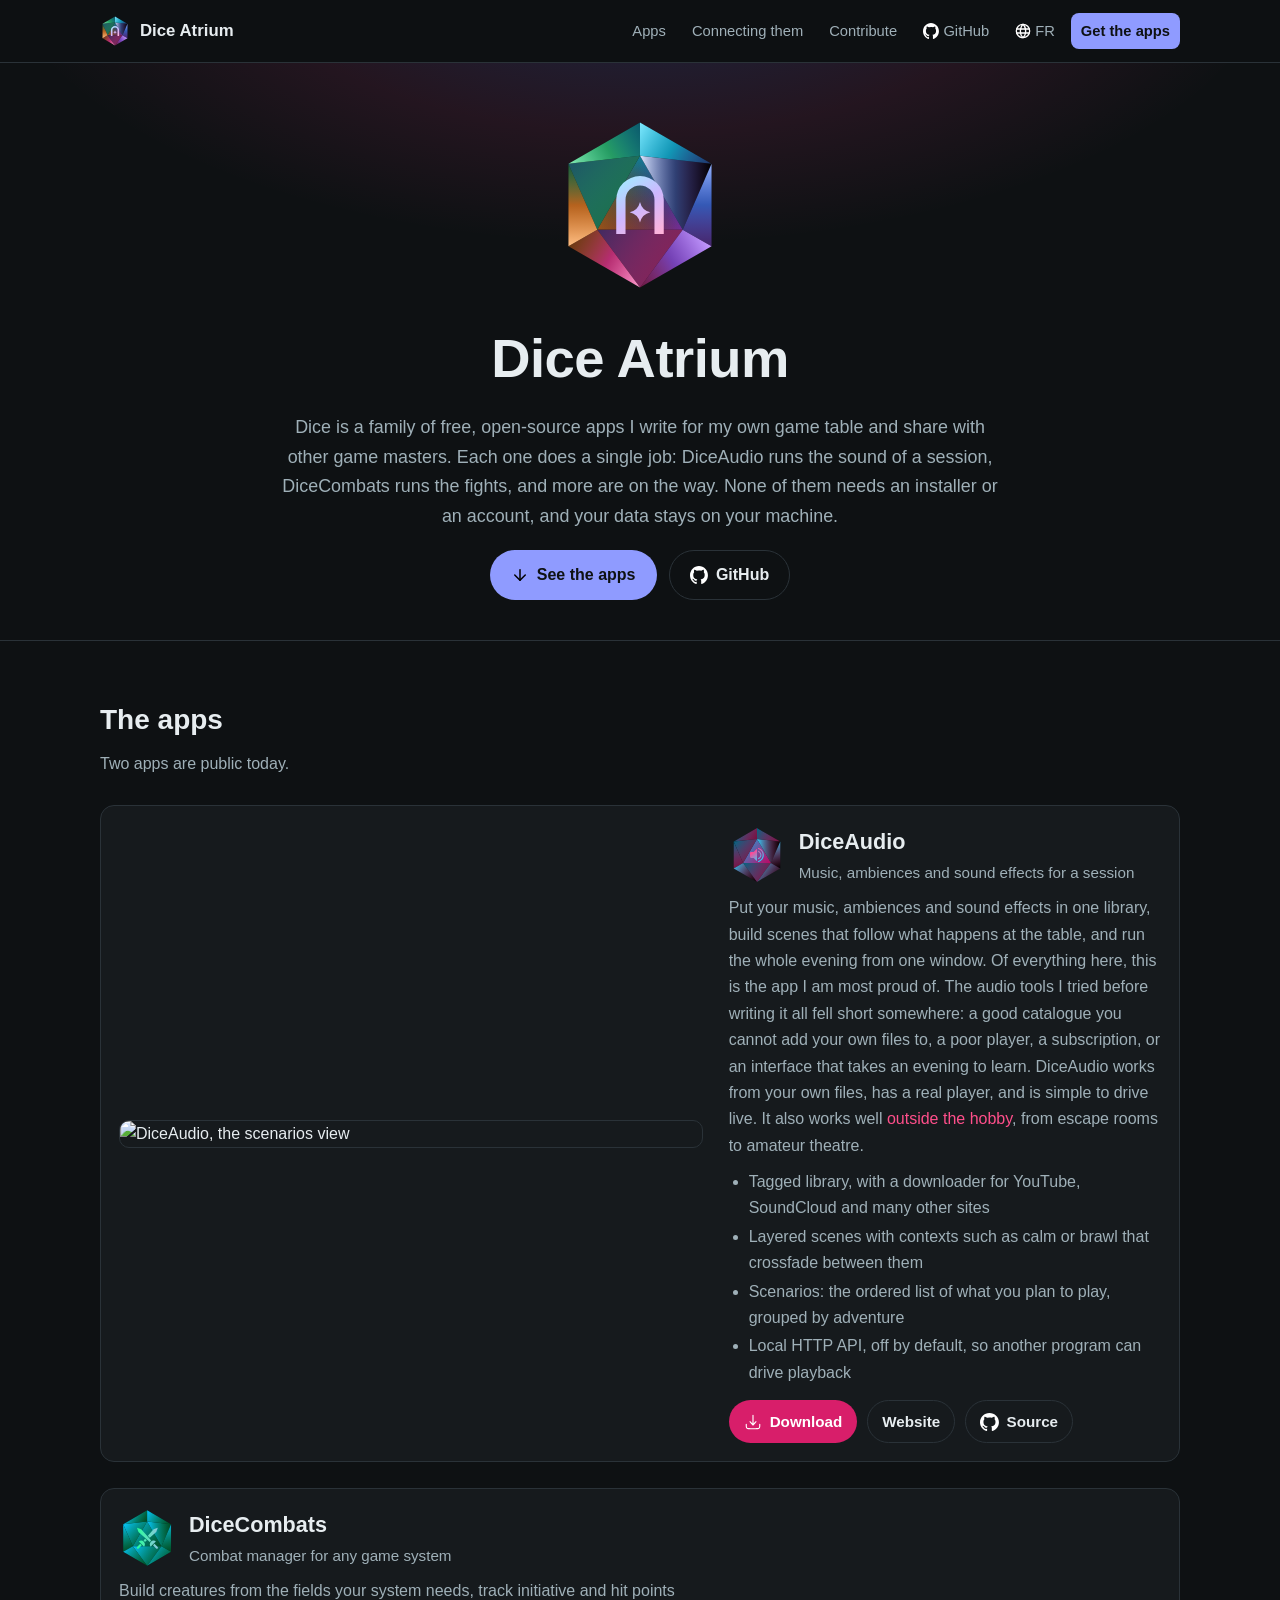
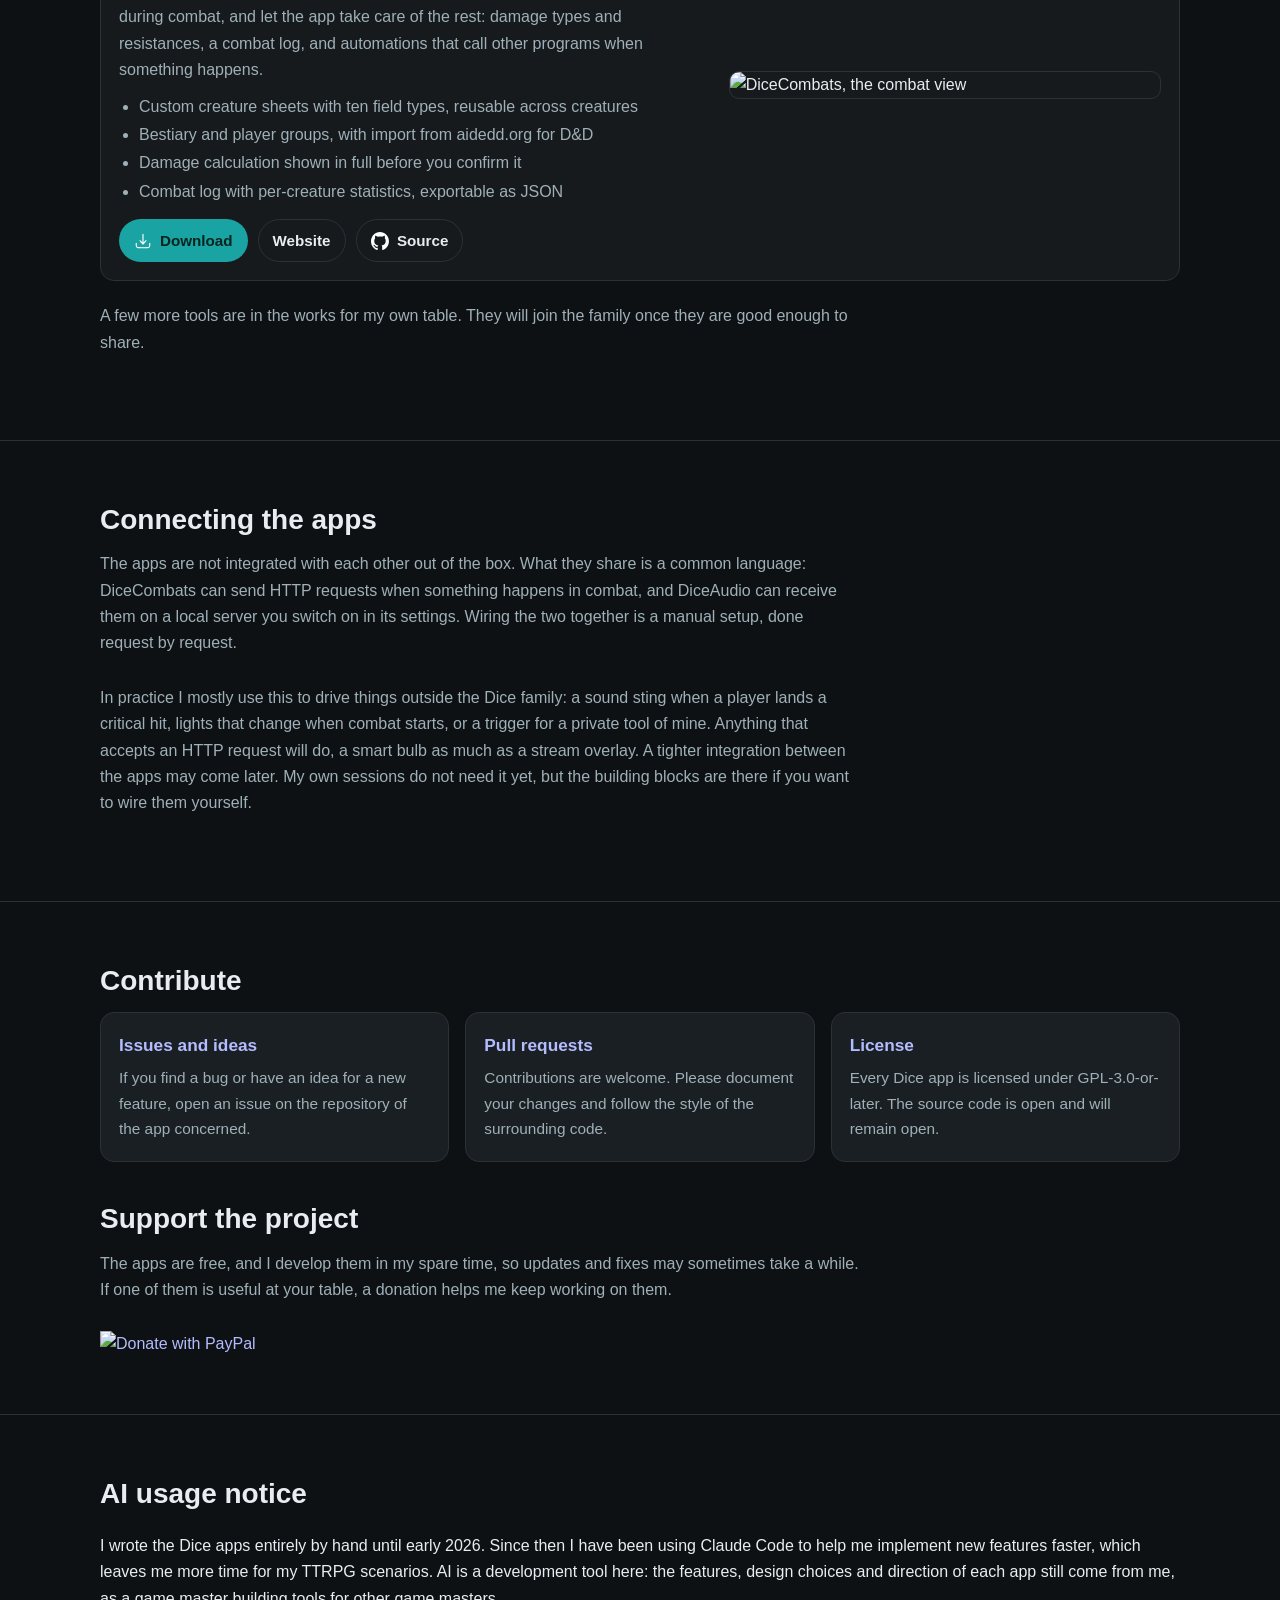
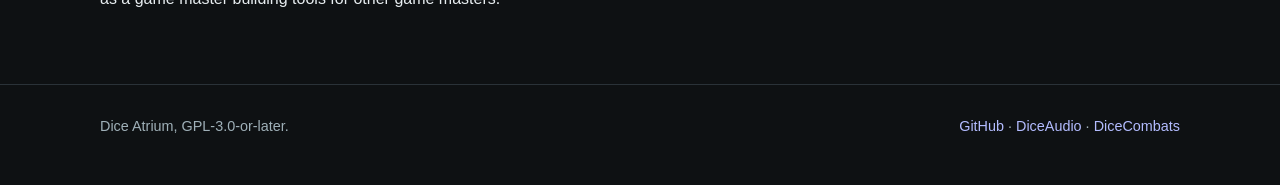
==== docs/index.html @ 39b86b75 "Init" ====
<!DOCTYPE html>
<html lang="en">
<head>
    <meta charset="UTF-8" />
    <meta name="viewport" content="width=device-width, initial-scale=1" />
    <title>Dice Atrium - Open-source TTRPG tools</title>
    <meta name="description" content="Dice Atrium is the home of the Dice apps, a family of free and open-source tools for tabletop RPG game masters: DiceAudio for the sound of a session, DiceCombats for combat, and more to come." />
    <link rel="stylesheet" href="style.css" />
    <link rel="icon" href="favicon.ico" sizes="any" />
    <link rel="icon" href="favicon.svg" type="image/svg+xml" />

    <meta name="robots" content="index, follow" />
    <meta property="og:title" content="Dice Atrium - Open-source TTRPG tools" />
    <meta property="og:description" content="The home of the Dice apps, a family of free and open-source tools for tabletop RPG game masters." />
    <meta property="og:image" content="https://yanncharbon.github.io/diceatrium/og-logo.png" />
    <meta property="og:url" content="https://yanncharbon.github.io/diceatrium/" />
    <meta property="og:type" content="website" />

    <link rel="alternate" href="https://yanncharbon.github.io/diceatrium/" hreflang="en" />
    <link rel="alternate" href="https://yanncharbon.github.io/diceatrium/fr/" hreflang="fr" />
</head>
<body>

    <div class="topbar">
        <div class="topbar-inner">
            <a class="brand" href=""><img src="logo.svg" alt="Dice Atrium logo" />Dice Atrium</a>
            <nav>
            <a class="hide-small" href="#apps">Apps</a>
                        <a class="hide-small" href="#connect">Connecting them</a>
            <a class="hide-small" href="#contribute">Contribute</a>
                <a href="https://github.com/YannCharbon/DiceAtrium/"><img src="github-mark-white.svg" alt="" />GitHub</a>
                <a href="fr/"><img src="language-svgrepo-com.svg" alt="" />FR</a>
                <a class="cta" href="#apps">Get the apps</a>
            </nav>
        </div>
    </div>

    <header class="hero">
        <div class="hero-inner">
            <img class="gem" src="logo.svg" alt="Dice Atrium logo" />
            <h1>Dice Atrium</h1>
            <p class="tagline">Dice is a family of free, open-source apps I write for my own game table and share with other game masters. Each one does a single job: DiceAudio runs the sound of a session, DiceCombats runs the fights, and more are on the way. None of them needs an installer or an account, and your data stays on your machine.</p>

            <div class="hero-actions">
                <a class="btn primary" href="#apps">
                    <img src="arrow-down.svg" alt="" />See the apps
                </a>
                <a class="btn" href="https://github.com/YannCharbon/DiceAtrium/">
                    <img src="github-mark-white.svg" alt="" />GitHub
                </a>
            </div>
        </div>
    </header>

    <section id="apps">
        <div class="wrap">
            <h2>The apps</h2>
            <p class="lead">Two apps are public today.</p>
            <div class="shots">
                <article class="shot audio">
                    <div class="shot-media"><img src="https://yanncharbon.github.io/DiceAudio/img/audio-scenarios.jpg" alt="DiceAudio, the scenarios view" loading="lazy" /></div>
                    <div class="shot-text">
                        <a class="app-head" href="https://yanncharbon.github.io/DiceAudio/">
                            <img src="diceaudio-logo.svg" alt="" />
                            <div><h3>DiceAudio</h3><small>Music, ambiences and sound effects for a session</small></div>
                        </a>
                        <p>Put your music, ambiences and sound effects in one library, build scenes that follow what happens at the table, and run the whole evening from one window. Of everything here, this is the app I am most proud of. The audio tools I tried before writing it all fell short somewhere: a good catalogue you cannot add your own files to, a poor player, a subscription, or an interface that takes an evening to learn. DiceAudio works from your own files, has a real player, and is simple to drive live. It also works well <a href="https://yanncharbon.github.io/DiceAudio/#beyond">outside the hobby</a>, from escape rooms to amateur theatre.</p>
                        <ul>
                            <li>Tagged library, with a downloader for YouTube, SoundCloud and many other sites</li>
                            <li>Layered scenes with contexts such as calm or brawl that crossfade between them</li>
                            <li>Scenarios: the ordered list of what you plan to play, grouped by adventure</li>
                            <li>Local HTTP API, off by default, so another program can drive playback</li>
                        </ul>
                        <div class="app-actions">
                            <a class="btn primary" href="https://github.com/YannCharbon/DiceAudio/releases/latest/"><img src="download-minimalistic-svgrepo-com.svg" alt="" />Download</a>
                            <a class="btn" href="https://yanncharbon.github.io/DiceAudio/">Website</a>
                            <a class="btn" href="https://github.com/YannCharbon/DiceAudio/"><img src="github-mark-white.svg" alt="" />Source</a>
                        </div>
                    </div>
                </article>
                <article class="shot combats">
                    <div class="shot-media"><img src="https://yanncharbon.github.io/DiceCombats/img/combat-manager-2.jpg" alt="DiceCombats, the combat view" loading="lazy" /></div>
                    <div class="shot-text">
                        <a class="app-head" href="https://yanncharbon.github.io/DiceCombats/">
                            <img src="dicecombats-logo.svg" alt="" />
                            <div><h3>DiceCombats</h3><small>Combat manager for any game system</small></div>
                        </a>
                        <p>Build creatures from the fields your system needs, track initiative and hit points during combat, and let the app take care of the rest: damage types and resistances, a combat log, and automations that call other programs when something happens.</p>
                        <ul>
                            <li>Custom creature sheets with ten field types, reusable across creatures</li>
                            <li>Bestiary and player groups, with import from aidedd.org for D&amp;D</li>
                            <li>Damage calculation shown in full before you confirm it</li>
                            <li>Combat log with per-creature statistics, exportable as JSON</li>
                        </ul>
                        <div class="app-actions">
                            <a class="btn primary" href="https://github.com/YannCharbon/DiceCombats/releases/latest/"><img src="download-minimalistic-svgrepo-com.svg" alt="" />Download</a>
                            <a class="btn" href="https://yanncharbon.github.io/DiceCombats/">Website</a>
                            <a class="btn" href="https://github.com/YannCharbon/DiceCombats/"><img src="github-mark-white.svg" alt="" />Source</a>
                        </div>
                    </div>
                </article>
            </div>
            <p class="lead" style="margin-top:22px;">A few more tools are in the works for my own table. They will join the family once they are good enough to share.</p>
        </div>
    </section>


    <section id="connect">
        <div class="wrap">
            <h2>Connecting the apps</h2>
            <p class="lead">The apps are not integrated with each other out of the box. What they share is a common language: DiceCombats can send HTTP requests when something happens in combat, and DiceAudio can receive them on a local server you switch on in its settings. Wiring the two together is a manual setup, done request by request.</p>
            <p class="lead">In practice I mostly use this to drive things outside the Dice family: a sound sting when a player lands a critical hit, lights that change when combat starts, or a trigger for a private tool of mine. Anything that accepts an HTTP request will do, a smart bulb as much as a stream overlay. A tighter integration between the apps may come later. My own sessions do not need it yet, but the building blocks are there if you want to wire them yourself.</p>
        </div>
    </section>

    <section id="contribute">
        <div class="wrap">
            <h2>Contribute</h2>
            <div class="cards">
                <div class="card">
                    <h3>Issues and ideas</h3>
                    <p>If you find a bug or have an idea for a new feature, open an issue on the repository of the app concerned.</p>
                </div>
                <div class="card">
                    <h3>Pull requests</h3>
                    <p>Contributions are welcome. Please document your changes and follow the style of the surrounding code.</p>
                </div>
                <div class="card">
                    <h3>License</h3>
                    <p>Every Dice app is licensed under GPL-3.0-or-later. The source code is open and will remain open.</p>
                </div>
            </div>

            <h2 style="margin-top:34px;">Support the project</h2>
            <p class="lead">The apps are free, and I develop them in my spare time, so updates and fixes may sometimes take a while. If one of them is useful at your table, a donation helps me keep working on them.</p>
            <a href="https://www.paypal.com/donate/?hosted_button_id=4X9ZURL5T4E6N"><img src="https://www.paypalobjects.com/en_US/i/btn/btn_donateCC_LG.gif" alt="Donate with PayPal" /></a>
        </div>
    </section>

    <section id="ainotice">
        <div class="wrap">
            <h2>AI usage notice</h2>
            <p>I wrote the Dice apps entirely by hand until early 2026. Since then I have been using Claude Code to help me implement new features faster, which leaves me more time for my TTRPG scenarios. AI is a development tool here: the features, design choices and direction of each app still come from me, as a game master building tools for other game masters.</p>
        </div>
    </section>

    <footer>
        <div class="wrap">
            <span>Dice Atrium, GPL-3.0-or-later.</span>
            <span><a href="https://github.com/YannCharbon/DiceAtrium/">GitHub</a> &middot; <a href="https://yanncharbon.github.io/DiceAudio/">DiceAudio</a> &middot; <a href="https://yanncharbon.github.io/DiceCombats/">DiceCombats</a></span>
        </div>
    </footer>

</body>
</html>
---- docs/style.css ----
/* Dice Atrium site. Same sheet as the DiceCombats and DiceAudio sites, with the
   Atrium accents, so the three pages stay recognisably related. */

:root {
    --accent: #8f9bff;
    --accent-soft: #b3bcff;
    --accent-deep: #3b4590;
    --accent-contrast: #0e1113;

    --bg: #0e1113;
    --bg-raised: #161a1d;
    --bg-card: #1a1f23;
    --line: #2a3238;
    --text: #e7edf0;
    --text-dim: #9fb0b8;
    --radius: 14px;
    --page: 1120px;
}

* {
    box-sizing: border-box;
}

html {
    scroll-behavior: smooth;
}

body {
    margin: 0;
    background: var(--bg);
    color: var(--text);
    font-family: "Segoe UI", Roboto, Helvetica, Arial, sans-serif;
    line-height: 1.65;
    -webkit-font-smoothing: antialiased;
}

img {
    max-width: 100%;
}

a {
    color: var(--accent-soft);
    text-decoration: none;
}

a:hover {
    text-decoration: underline;
}

.wrap {
    max-width: var(--page);
    margin: 0 auto;
    padding: 0 20px;
}

/* ---------------- Navigation ---------------- */

.topbar {
    position: sticky;
    top: 0;
    z-index: 20;
    background: rgba(14, 17, 19, 0.88);
    backdrop-filter: blur(10px);
    border-bottom: 1px solid var(--line);
}

.topbar-inner {
    display: flex;
    align-items: center;
    gap: 18px;
    height: 62px;
    max-width: var(--page);
    margin: 0 auto;
    padding: 0 20px;
}

.brand {
    display: flex;
    align-items: center;
    gap: 10px;
    font-weight: 700;
    font-size: 1.05rem;
    color: var(--text);
}

.brand:hover {
    text-decoration: none;
}

.brand img {
    width: 30px;
    height: 30px;
}

.topbar nav {
    display: flex;
    align-items: center;
    gap: 6px;
    margin-left: auto;
    flex-wrap: wrap;
}

.topbar nav a {
    color: var(--text-dim);
    padding: 6px 10px;
    border-radius: 8px;
    font-size: 0.92rem;
}

.topbar nav a:hover {
    color: var(--text);
    background: var(--bg-card);
    text-decoration: none;
}

.topbar nav a.cta {
    color: var(--accent-contrast);
    background: var(--accent);
    font-weight: 600;
}

.topbar nav a.cta:hover {
    background: var(--accent-soft);
}

.topbar nav a img {
    height: 16px;
    width: auto;
    vertical-align: -3px;
    margin-right: 4px;
}

/* ---------------- Hero ---------------- */

.hero {
    position: relative;
    overflow: hidden;
    border-bottom: 1px solid var(--line);
    background:
        radial-gradient(900px 420px at 50% -120px, rgba(74, 125, 255, 0.22), rgba(255, 63, 158, 0.09) 45%, transparent 72%),
        var(--bg);
}

.hero-inner {
    max-width: var(--page);
    margin: 0 auto;
    padding: 56px 20px 40px;
    text-align: center;
}

.hero img.gem {
    width: 108px;
    height: auto;
    margin-bottom: 6px;
}

.hero h1 {
    margin: 0;
    font-size: clamp(2.1rem, 5vw, 3.1rem);
    letter-spacing: -0.5px;
}

.hero .tagline {
    margin: 10px auto 0;
    max-width: 720px;
    color: var(--text-dim);
    font-size: 1.12rem;
}

.badges {
    display: flex;
    justify-content: center;
    flex-wrap: wrap;
    gap: 8px;
    margin: 20px 0 4px;
}

.badges img {
    height: 26px;
}

.hero-actions {
    display: flex;
    justify-content: center;
    flex-wrap: wrap;
    gap: 12px;
    margin-top: 18px;
}

.btn {
    display: inline-flex;
    align-items: center;
    gap: 8px;
    padding: 11px 20px;
    border-radius: 999px;
    font-weight: 600;
    border: 1px solid var(--line);
    color: var(--text);
}

.btn:hover {
    text-decoration: none;
    border-color: var(--accent);
}

.btn.primary {
    background: var(--accent);
    color: var(--accent-contrast);
    border-color: transparent;
}

.btn.primary:hover {
    background: var(--accent-soft);
}

.btn img {
    height: 18px;
    width: auto;
}

.hero-shot {
    margin: 34px auto 0;
    max-width: 940px;
    border-radius: var(--radius);
    border: 1px solid var(--line);
    box-shadow: 0 24px 60px rgba(0, 0, 0, 0.55);
    display: block;
}

/* ---------------- Sections ---------------- */

section {
    padding: 56px 0;
    border-bottom: 1px solid var(--line);
}

section h2 {
    margin: 0 0 8px;
    font-size: 1.75rem;
}

section .lead {
    margin: 0 0 28px;
    color: var(--text-dim);
    max-width: 760px;
}

.cards {
    display: grid;
    grid-template-columns: repeat(auto-fit, minmax(280px, 1fr));
    gap: 16px;
}

.card {
    background: var(--bg-card);
    border: 1px solid var(--line);
    border-radius: var(--radius);
    padding: 18px 18px 20px;
}

.card h3 {
    margin: 0 0 6px;
    font-size: 1.08rem;
    color: var(--accent-soft);
}

.card p {
    margin: 0;
    color: var(--text-dim);
    font-size: 0.96rem;
}

/* ---------------- Screenshot gallery ---------------- */

.shots {
    display: flex;
    flex-direction: column;
    gap: 26px;
}

.shot {
    display: grid;
    grid-template-columns: minmax(0, 1.35fr) minmax(0, 1fr);
    gap: 26px;
    align-items: center;
    background: var(--bg-raised);
    border: 1px solid var(--line);
    border-radius: var(--radius);
    padding: 18px;
}

.shot:nth-child(even) .shot-media {
    order: 2;
}

.shot-media img {
    max-width: 100%;
    max-height: 500px;
    display: block;
    border-radius: 10px;
    border: 1px solid var(--line);
}

.shot-text h3 {
    margin: 0 0 8px;
    font-size: 1.2rem;
}

.shot-text p {
    margin: 0;
    color: var(--text-dim);
}

/* ---------------- Custom fields ---------------- */

.fields-split {
    display: grid;
    grid-template-columns: minmax(0, 1fr) minmax(0, 1.05fr);
    gap: 26px;
    align-items: start;
}

.fields-split img {
    width: 100%;
    border-radius: 10px;
    border: 1px solid var(--line);
}

/* One card per field type: the example carries the explanation. */
.ftypes {
    display: grid;
    grid-template-columns: repeat(auto-fill, minmax(330px, 1fr));
    gap: 16px;
    margin-top: 26px;
}

.ftype {
    background: var(--bg-card);
    border: 1px solid var(--line);
    border-radius: var(--radius);
    padding: 16px;
}

.ftype h3 {
    margin: 0 0 4px;
    font-size: 1.05rem;
    color: var(--accent-soft);
}

    .ftype > p {
        margin: 0 0 12px;
        color: var(--text-dim);
        font-size: 0.92rem;
    }

.ftype figure {
    margin: 0 0 12px;
}

    .ftype figure:last-of-type {
        margin-bottom: 0;
    }

/* Shown at their real size, only held back when a card is narrower. */
.ftype img {
    max-width: 100%;
    width: auto;
    height: auto;
    display: block;
    border-radius: 8px;
    border: 1px solid var(--line);
    background: #202020;
}

/* Reads as: this configuration gives that card. */
.ftype-arrow {
    display: flex;
    align-items: center;
    gap: 10px;
    color: var(--accent);
    margin: 12px 0;
}

    .ftype-arrow::before,
    .ftype-arrow::after {
        content: "";
        flex: 1 1 auto;
        height: 1px;
        background: linear-gradient(to right, transparent, var(--line), transparent);
    }

    .ftype-arrow svg {
        flex: 0 0 auto;
    }

.ftype figcaption {
    margin-top: 5px;
    color: #7d8f98;
    font-size: 0.75rem;
    text-transform: uppercase;
    letter-spacing: 0.5px;
}

.field-steps {
    counter-reset: step;
    list-style: none;
    margin: 0 0 20px;
    padding: 0;
}

.field-steps li {
    position: relative;
    padding-left: 38px;
    margin-bottom: 14px;
    color: var(--text-dim);
}

.field-steps li::before {
    counter-increment: step;
    content: counter(step);
    position: absolute;
    left: 0;
    top: 1px;
    width: 26px;
    height: 26px;
    border-radius: 50%;
    background: var(--accent);
    color: var(--accent-contrast);
    font-weight: 700;
    font-size: 0.85rem;
    display: flex;
    align-items: center;
    justify-content: center;
}

.field-steps li strong {
    color: var(--text);
}

/* ---------------- Ecosystem ---------------- */

.eco {
    display: grid;
    grid-template-columns: repeat(auto-fit, minmax(300px, 1fr));
    gap: 16px;
}

.eco-card {
    display: flex;
    gap: 14px;
    align-items: flex-start;
    background: var(--bg-card);
    border: 1px solid var(--line);
    border-radius: var(--radius);
    padding: 18px;
}

.eco-card img {
    width: 54px;
    height: 54px;
    flex: 0 0 auto;
}

.eco-card h3 {
    margin: 0 0 4px;
    font-size: 1.1rem;
}

.eco-card p {
    margin: 0 0 8px;
    color: var(--text-dim);
    font-size: 0.95rem;
}

.eco-card.self {
    border-color: var(--accent);
}

/* ---------------- Image lightbox ---------------- */

.zoomable {
    cursor: zoom-in;
}

.lightbox {
    position: fixed;
    inset: 0;
    z-index: 100;
    display: none;
    align-items: center;
    justify-content: center;
    padding: 28px;
    background: rgba(0, 0, 0, 0.88);
    cursor: zoom-out;
}

    .lightbox.open {
        display: flex;
    }

    .lightbox img {
        max-width: 100%;
        max-height: 100%;
        width: auto;
        height: auto;
        border-radius: 10px;
        border: 1px solid var(--line);
        box-shadow: 0 24px 60px rgba(0, 0, 0, 0.6);
    }

.lightbox-close {
    position: absolute;
    top: 12px;
    right: 16px;
    width: 40px;
    height: 40px;
    border: 1px solid var(--line);
    border-radius: 50%;
    background: var(--bg-card);
    color: var(--text);
    font-size: 22px;
    line-height: 1;
    cursor: pointer;
}

    .lightbox-close:hover {
        border-color: var(--accent);
    }

body.lightbox-open {
    overflow: hidden;
}

/* ---------------- Lists, code, footer ---------------- */

ul.plain {
    padding-left: 20px;
    color: var(--text-dim);
}

ul.plain li {
    margin-bottom: 8px;
}

ul.plain strong {
    color: var(--text);
}

code, .code-style {
    background: #11161a;
    border: 1px solid var(--line);
    border-radius: 6px;
    padding: 2px 7px;
    font-family: Consolas, "Courier New", monospace;
    font-size: 0.9em;
    color: #cfe9e2;
    -webkit-box-decoration-break: clone;
    box-decoration-break: clone;
}

pre {
    background: #11161a;
    border: 1px solid var(--line);
    border-radius: 10px;
    padding: 14px 16px;
    overflow-x: auto;
}

pre code {
    border: none;
    background: none;
    padding: 0;
}

footer {
    padding: 30px 0 46px;
    color: var(--text-dim);
    font-size: 0.9rem;
}

footer .wrap {
    display: flex;
    flex-wrap: wrap;
    gap: 12px;
    align-items: center;
    justify-content: space-between;
}

@media (max-width: 820px) {
    .shot {
        grid-template-columns: 1fr;
    }

    .shot:nth-child(even) .shot-media {
        order: 0;
    }

    .topbar nav a.hide-small {
        display: none;
    }
}

/* ---------------- Dice Atrium additions ---------------- */

.app-head {
    display: flex;
    align-items: center;
    gap: 14px;
    text-decoration: none;
    color: var(--text);
    margin-bottom: 10px;
}

.app-head img {
    width: 56px;
    height: 56px;
    flex: 0 0 auto;
}

.app-head h3 {
    margin: 0;
    font-size: 1.35rem;
}

.app-head small {
    display: block;
    color: var(--text-dim);
    font-weight: 400;
    font-size: 0.95rem;
}

.app-head:hover h3 {
    text-decoration: underline;
}

.app-actions {
    display: flex;
    flex-wrap: wrap;
    gap: 10px;
    margin-top: 14px;
}

.app-actions .btn {
    padding: 8px 14px;
    font-size: 0.95rem;
}

.shot.audio { --accent: #d81e6a; --accent-soft: #ff4f8b; --accent-contrast: #ffffff; }
.shot.combats { --accent: #1aa3a3; --accent-soft: #2ec4a6; --accent-contrast: #04241f; }

.shot ul {
    margin: 10px 0 0;
    padding-left: 20px;
    color: var(--text-dim);
}

.shot ul li {
    margin: 2px 0;
}

/* Larger hero gem and title, shared by the three Dice sites. */
.hero img.gem {
    width: 150px;
    margin-bottom: 14px;
}

.hero h1 {
    font-size: clamp(2.2rem, 6vw, 3.4rem);
}

/* ---------------- Dice Atrium banner (ecosystem section) ---------------- */

.atrium-banner {
    display: grid;
    grid-template-columns: auto minmax(0, 1fr);
    gap: 24px;
    align-items: center;
    background: var(--bg-raised);
    border: 1px solid var(--line);
    border-radius: var(--radius);
    padding: 24px;
    margin-bottom: 28px;
}

.atrium-banner > img {
    width: 120px;
    height: auto;
}

.atrium-banner h3 {
    margin: 0 0 8px;
    font-size: 1.4rem;
}

.atrium-banner p {
    margin: 0 0 14px;
    color: var(--text-dim);
}

.atrium-banner .btn {
    text-decoration: none;
}

.eco-grid {
    display: grid;
    grid-template-columns: repeat(auto-fit, minmax(300px, 1fr));
    gap: 16px;
}

.eco-app {
    display: flex;
    gap: 14px;
    align-items: flex-start;
    background: var(--bg-card);
    border: 1px solid var(--line);
    border-radius: var(--radius);
    padding: 18px;
}

.eco-app img {
    width: 54px;
    height: 54px;
    flex: 0 0 auto;
}

.eco-app h3 {
    margin: 0 0 4px;
    font-size: 1.1rem;
}

.eco-app p {
    margin: 0 0 8px;
    color: var(--text-dim);
    font-size: 0.95rem;
}

.eco-app.self {
    border-color: var(--accent);
}

@media (max-width: 640px) {
    .atrium-banner {
        grid-template-columns: 1fr;
        text-align: center;
        justify-items: center;
    }
}
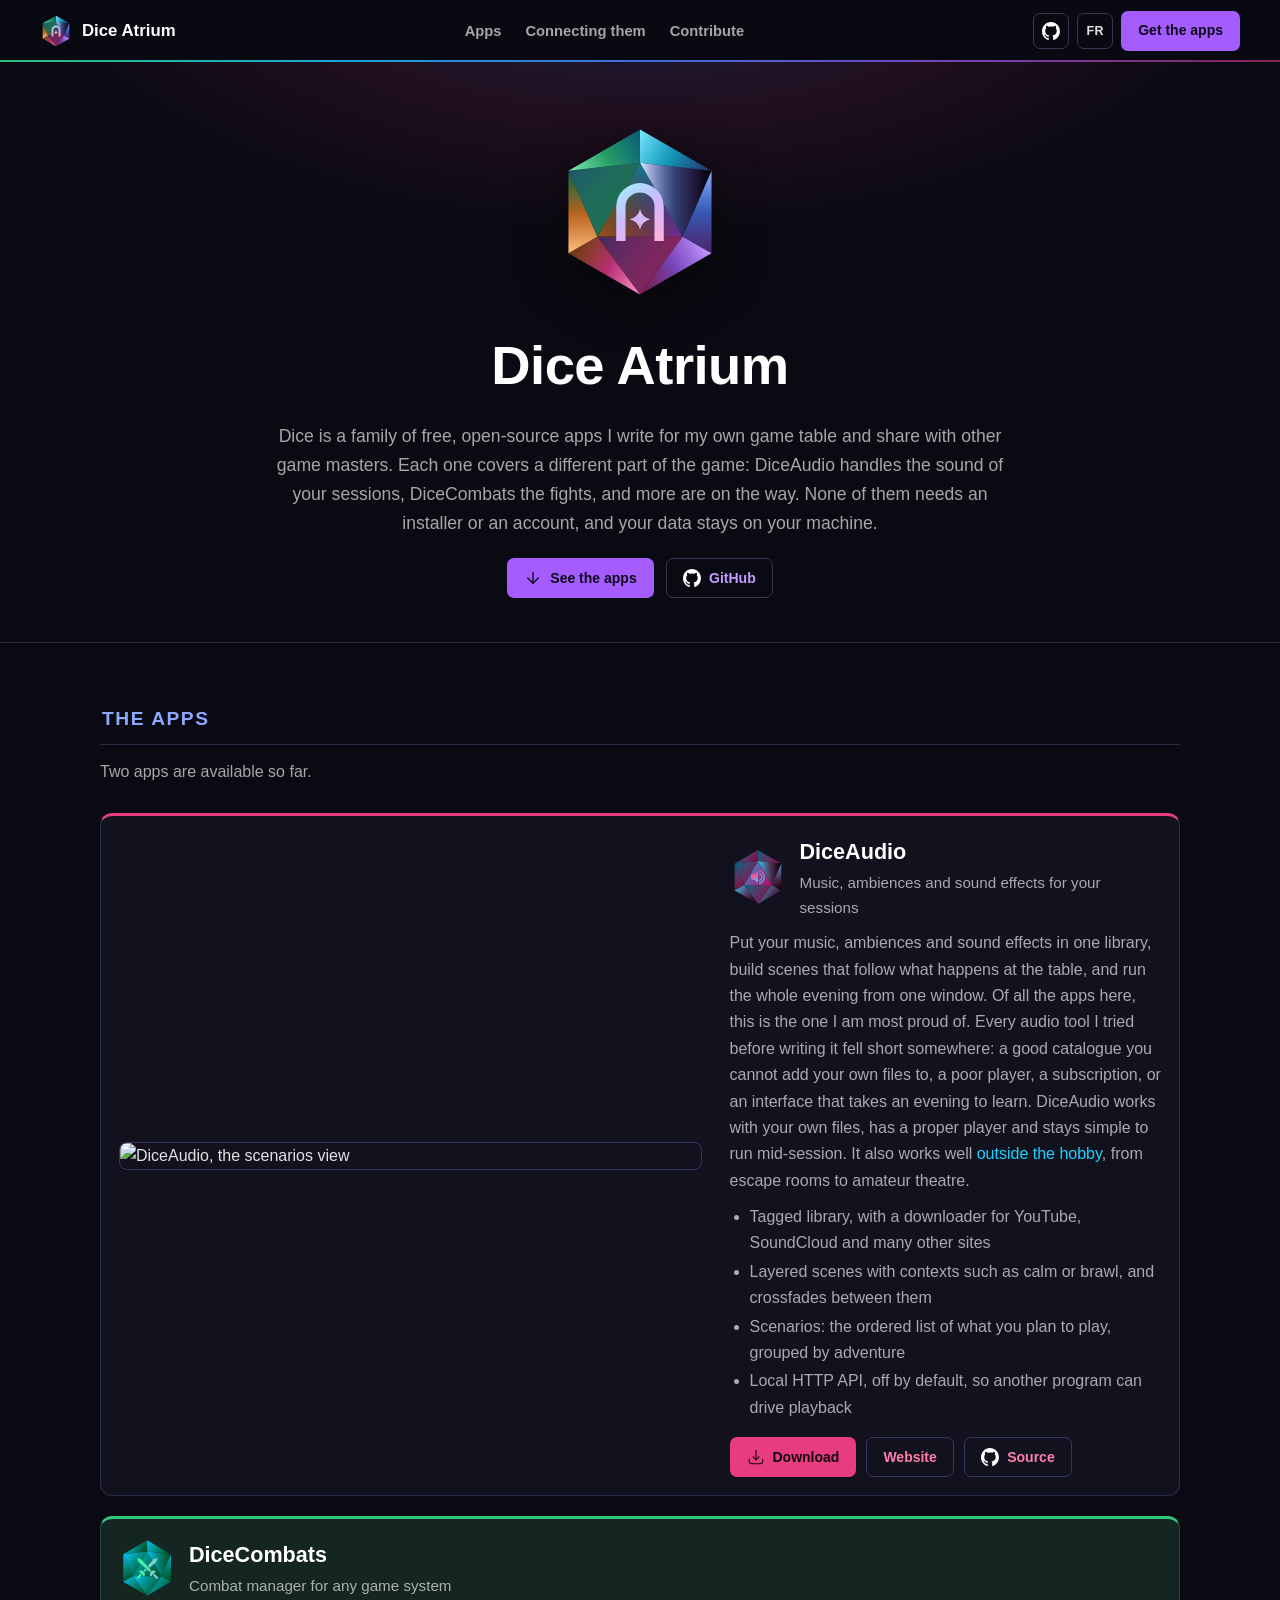
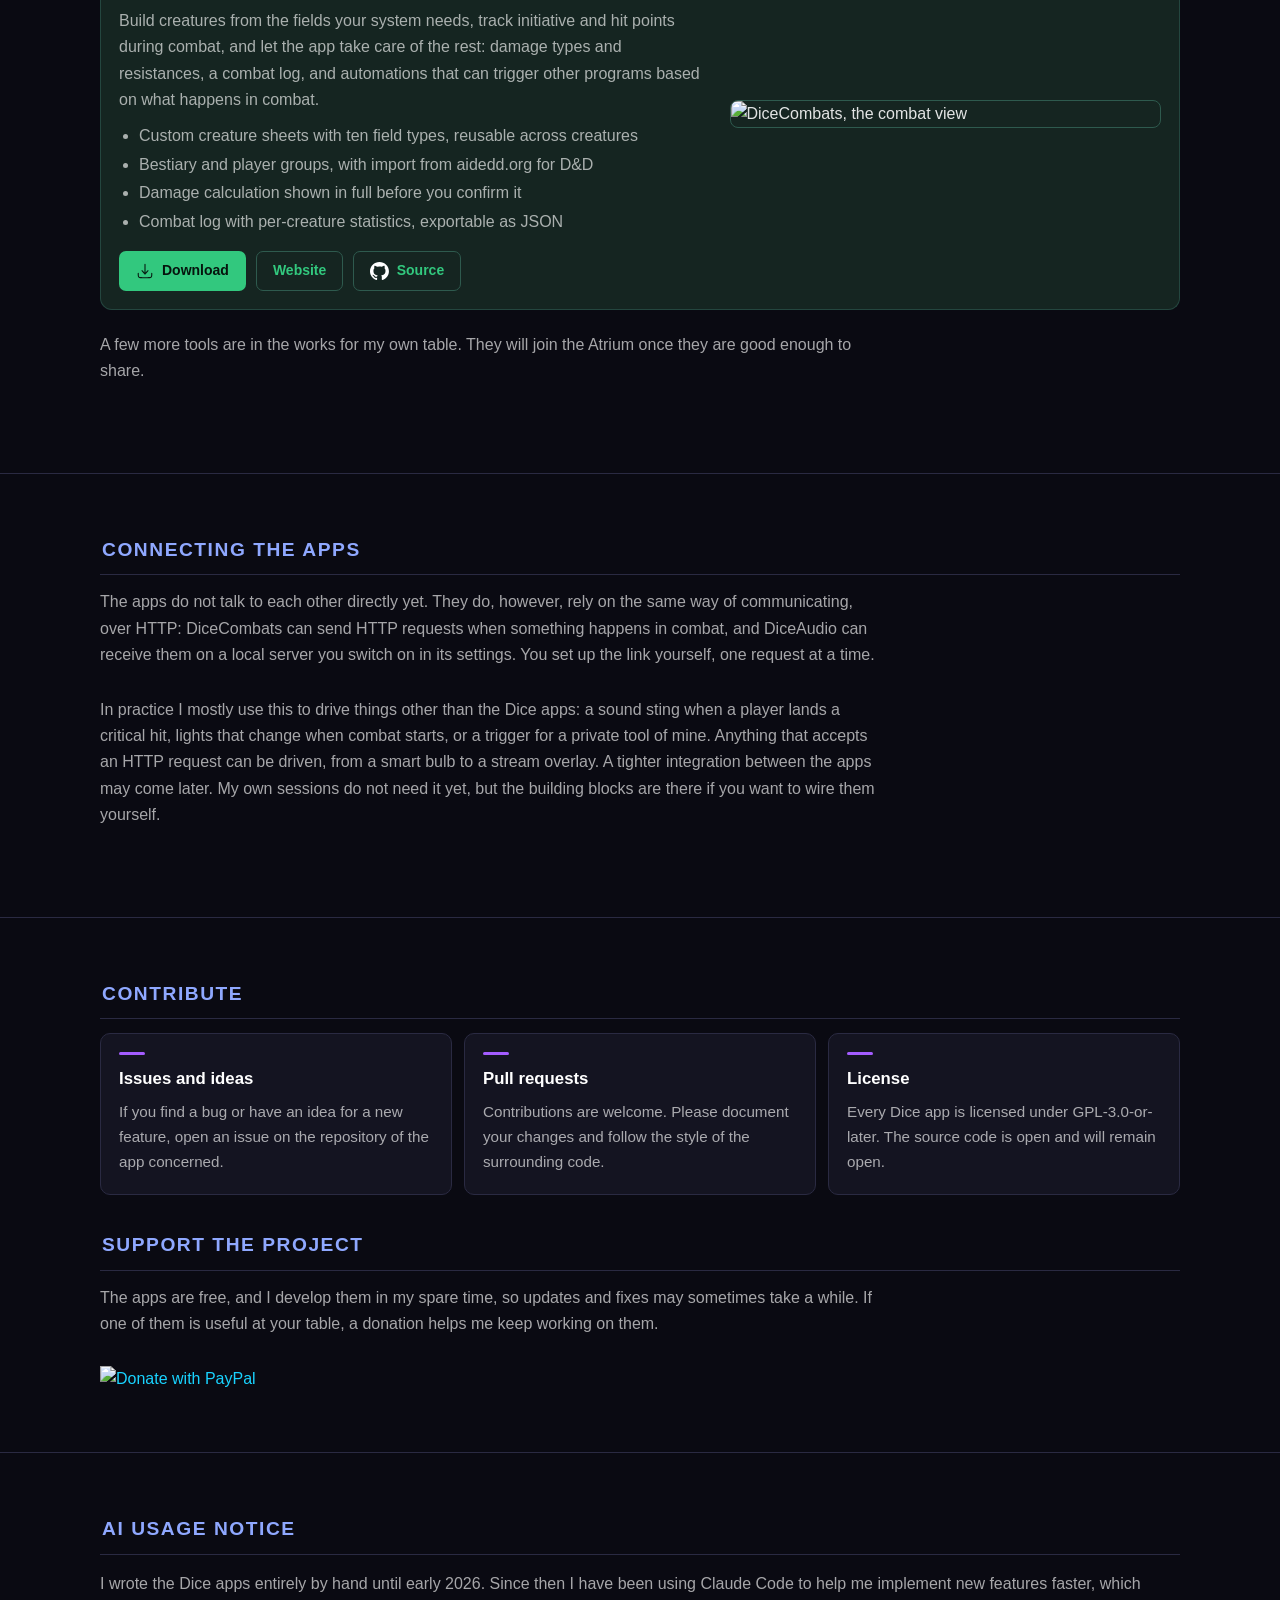
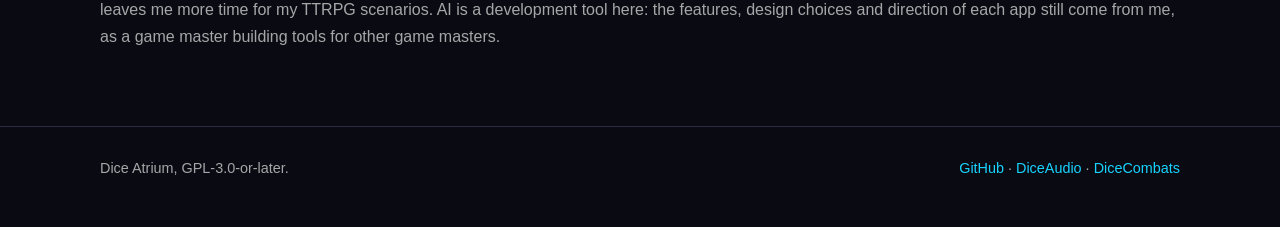
==== commit f9968a43: "Restyle the site to the apps' visual identity New navigation bar, reworded English and French text, " ====
--- a/docs/index.html
+++ b/docs/index.html
@@ -4,14 +4,15 @@
     <meta charset="UTF-8" />
     <meta name="viewport" content="width=device-width, initial-scale=1" />
     <title>Dice Atrium - Open-source TTRPG tools</title>
-    <meta name="description" content="Dice Atrium is the home of the Dice apps, a family of free and open-source tools for tabletop RPG game masters: DiceAudio for the sound of a session, DiceCombats for combat, and more to come." />
+    <meta name="description" content="Dice Atrium gathers the Dice apps, a family of free and open-source tools for tabletop RPG game masters: DiceAudio for the sound of a session, DiceCombats for combat, and more to come." />
     <link rel="stylesheet" href="style.css" />
     <link rel="icon" href="favicon.ico" sizes="any" />
     <link rel="icon" href="favicon.svg" type="image/svg+xml" />
 
+    <meta name="google-site-verification" content="_48weFEogx-29jpGcYPBlgfw3vu8xmv0ZpCxvn52Kq0" />
     <meta name="robots" content="index, follow" />
     <meta property="og:title" content="Dice Atrium - Open-source TTRPG tools" />
-    <meta property="og:description" content="The home of the Dice apps, a family of free and open-source tools for tabletop RPG game masters." />
+    <meta property="og:description" content="All the Dice apps, a family of free and open-source tools for tabletop RPG game masters." />
     <meta property="og:image" content="https://yanncharbon.github.io/diceatrium/og-logo.png" />
     <meta property="og:url" content="https://yanncharbon.github.io/diceatrium/" />
     <meta property="og:type" content="website" />
@@ -21,25 +22,29 @@
 </head>
 <body>
 
-    <div class="topbar">
+    <header class="topbar">
         <div class="topbar-inner">
-            <a class="brand" href=""><img src="logo.svg" alt="Dice Atrium logo" />Dice Atrium</a>
-            <nav>
-            <a class="hide-small" href="#apps">Apps</a>
-                        <a class="hide-small" href="#connect">Connecting them</a>
-            <a class="hide-small" href="#contribute">Contribute</a>
-                <a href="https://github.com/YannCharbon/DiceAtrium/"><img src="github-mark-white.svg" alt="" />GitHub</a>
-                <a href="fr/"><img src="language-svgrepo-com.svg" alt="" />FR</a>
-                <a class="cta" href="#apps">Get the apps</a>
+            <div class="crumb">
+                <a class="brand" href=""><img src="logo.svg" alt="" />Dice Atrium</a>
+            </div>
+            <nav class="nav-sections" aria-label="Page sections">
+                <a href="#apps">Apps</a>
+                <a href="#connect">Connecting them</a>
+                <a href="#contribute">Contribute</a>
             </nav>
+            <div class="nav-util">
+                <a class="nav-key" href="https://github.com/YannCharbon/DiceAtrium/" title="GitHub" aria-label="GitHub"><img src="github-mark-white.svg" alt="" /></a>
+                <a class="nav-key nav-lang" href="fr/" hreflang="fr" title="Version française" aria-label="Version française">FR</a>
+                <a class="btn primary nav-cta" href="#apps">Get the apps</a>
+            </div>
         </div>
-    </div>
+    </header>
 
     <header class="hero">
         <div class="hero-inner">
             <img class="gem" src="logo.svg" alt="Dice Atrium logo" />
             <h1>Dice Atrium</h1>
-            <p class="tagline">Dice is a family of free, open-source apps I write for my own game table and share with other game masters. Each one does a single job: DiceAudio runs the sound of a session, DiceCombats runs the fights, and more are on the way. None of them needs an installer or an account, and your data stays on your machine.</p>
+            <p class="tagline">Dice is a family of free, open-source apps I write for my own game table and share with other game masters. Each one covers a different part of the game: DiceAudio handles the sound of your sessions, DiceCombats the fights, and more are on the way. None of them needs an installer or an account, and your data stays on your machine.</p>
 
             <div class="hero-actions">
                 <a class="btn primary" href="#apps">
@@ -55,19 +60,19 @@
     <section id="apps">
         <div class="wrap">
             <h2>The apps</h2>
-            <p class="lead">Two apps are public today.</p>
+            <p class="lead">Two apps are available so far.</p>
             <div class="shots">
                 <article class="shot audio">
                     <div class="shot-media"><img src="https://yanncharbon.github.io/DiceAudio/img/audio-scenarios.jpg" alt="DiceAudio, the scenarios view" loading="lazy" /></div>
                     <div class="shot-text">
                         <a class="app-head" href="https://yanncharbon.github.io/DiceAudio/">
                             <img src="diceaudio-logo.svg" alt="" />
-                            <div><h3>DiceAudio</h3><small>Music, ambiences and sound effects for a session</small></div>
+                            <div><h3>DiceAudio</h3><small>Music, ambiences and sound effects for your sessions</small></div>
                         </a>
-                        <p>Put your music, ambiences and sound effects in one library, build scenes that follow what happens at the table, and run the whole evening from one window. Of everything here, this is the app I am most proud of. The audio tools I tried before writing it all fell short somewhere: a good catalogue you cannot add your own files to, a poor player, a subscription, or an interface that takes an evening to learn. DiceAudio works from your own files, has a real player, and is simple to drive live. It also works well <a href="https://yanncharbon.github.io/DiceAudio/#beyond">outside the hobby</a>, from escape rooms to amateur theatre.</p>
+                        <p>Put your music, ambiences and sound effects in one library, build scenes that follow what happens at the table, and run the whole evening from one window. Of all the apps here, this is the one I am most proud of. Every audio tool I tried before writing it fell short somewhere: a good catalogue you cannot add your own files to, a poor player, a subscription, or an interface that takes an evening to learn. DiceAudio works with your own files, has a proper player and stays simple to run mid-session. It also works well <a href="https://yanncharbon.github.io/DiceAudio/#beyond">outside the hobby</a>, from escape rooms to amateur theatre.</p>
                         <ul>
                             <li>Tagged library, with a downloader for YouTube, SoundCloud and many other sites</li>
-                            <li>Layered scenes with contexts such as calm or brawl that crossfade between them</li>
+                            <li>Layered scenes with contexts such as calm or brawl, and crossfades between them</li>
                             <li>Scenarios: the ordered list of what you plan to play, grouped by adventure</li>
                             <li>Local HTTP API, off by default, so another program can drive playback</li>
                         </ul>
@@ -85,7 +90,7 @@
                             <img src="dicecombats-logo.svg" alt="" />
                             <div><h3>DiceCombats</h3><small>Combat manager for any game system</small></div>
                         </a>
-                        <p>Build creatures from the fields your system needs, track initiative and hit points during combat, and let the app take care of the rest: damage types and resistances, a combat log, and automations that call other programs when something happens.</p>
+                        <p>Build creatures from the fields your system needs, track initiative and hit points during combat, and let the app take care of the rest: damage types and resistances, a combat log, and automations that can trigger other programs based on what happens in combat.</p>
                         <ul>
                             <li>Custom creature sheets with ten field types, reusable across creatures</li>
                             <li>Bestiary and player groups, with import from aidedd.org for D&amp;D</li>
@@ -100,7 +105,7 @@
                     </div>
                 </article>
             </div>
-            <p class="lead" style="margin-top:22px;">A few more tools are in the works for my own table. They will join the family once they are good enough to share.</p>
+            <p class="lead" style="margin-top:22px;">A few more tools are in the works for my own table. They will join the Atrium once they are good enough to share.</p>
         </div>
     </section>
 
@@ -108,8 +113,8 @@
     <section id="connect">
         <div class="wrap">
             <h2>Connecting the apps</h2>
-            <p class="lead">The apps are not integrated with each other out of the box. What they share is a common language: DiceCombats can send HTTP requests when something happens in combat, and DiceAudio can receive them on a local server you switch on in its settings. Wiring the two together is a manual setup, done request by request.</p>
-            <p class="lead">In practice I mostly use this to drive things outside the Dice family: a sound sting when a player lands a critical hit, lights that change when combat starts, or a trigger for a private tool of mine. Anything that accepts an HTTP request will do, a smart bulb as much as a stream overlay. A tighter integration between the apps may come later. My own sessions do not need it yet, but the building blocks are there if you want to wire them yourself.</p>
+            <p class="lead">The apps do not talk to each other directly yet. They do, however, rely on the same way of communicating, over HTTP: DiceCombats can send HTTP requests when something happens in combat, and DiceAudio can receive them on a local server you switch on in its settings. You set up the link yourself, one request at a time.</p>
+            <p class="lead">In practice I mostly use this to drive things other than the Dice apps: a sound sting when a player lands a critical hit, lights that change when combat starts, or a trigger for a private tool of mine. Anything that accepts an HTTP request can be driven, from a smart bulb to a stream overlay. A tighter integration between the apps may come later. My own sessions do not need it yet, but the building blocks are there if you want to wire them yourself.</p>
         </div>
     </section>
 
--- a/docs/style.css
+++ b/docs/style.css
@@ -1,20 +1,60 @@
-/* Dice Atrium site. Same sheet as the DiceCombats and DiceAudio sites, with the
-   Atrium accents, so the three pages stay recognisably related. */
+/* ═══════════════════════════════════════════════════════════════════════════
+   Dice Atrium site
+
+   The three Dice sites share this sheet and differ only by the :root token
+   block, the way DiceAudio's and DiceCombats' app.css do. The tokens are the
+   apps' own (surface ramp, borders, text ramp, accents, radii, brand
+   gradient), so a page and a screenshot of its app read as the same thing.
+   ═══════════════════════════════════════════════════════════════════════════ */
 
 :root {
-    --accent: #8f9bff;
-    --accent-soft: #b3bcff;
-    --accent-deep: #3b4590;
-    --accent-contrast: #0e1113;
-
-    --bg: #0e1113;
-    --bg-raised: #161a1d;
-    --bg-card: #1a1f23;
-    --line: #2a3238;
-    --text: #e7edf0;
-    --text-dim: #9fb0b8;
-    --radius: 14px;
+    /* ── Dice Atrium: a neutral indigo ground, so both apps' colours sit on
+       it, and a gradient that runs from DiceAudio's pink to DiceCombats'
+       green through the colours of the Atrium mark. ─────────────────────── */
+    --brand: linear-gradient(-45deg, rgba(255, 63, 158, .50), rgba(164, 92, 255, .70), rgba(74, 125, 255, .85), rgba(25, 211, 255, .80), rgba(53, 220, 140, .85));
+    --atrium-brand: linear-gradient(90deg, #FF3F9E, #A45CFF, #4A7DFF, #19D3FF, #35DC8C);
+
+    --a1: #A45CFF;  /* primary            */
+    --a1h: #B57BFF; /* primary, hover     */
+    --a1t: #C49CFF; /* primary as text    */
+    --a2: #19D3FF;  /* info, links        */
+    --a3: #8FA8FF;  /* section headings   */
+    --ink: #0E0818; /* text on the accent */
+
+    --s0: #0A0A12;
+    --s1: #0D0D17;
+    --s2: #10101B;
+    --s3: #141421;
+    --s4: #1B1B2D;
+    --s5: #232338;
+    --s6: #2C2C46;
+    --b1: #2A2A42;
+    --b2: #363654;
+    --b3: #48486E;
+    --b4: #5C5C94;
+
+    --t1: #ffffff;
+    --t2: rgba(255, 255, 255, 0.88);
+    --t3: rgba(255, 255, 255, 0.64);
+    --t4: rgba(255, 255, 255, 0.52);
+
+    --bar-bg: rgba(10, 10, 18, .88);
+    --glass: rgba(10, 10, 20, .55);
+    --glass-hi: rgba(10, 10, 20, .75);
+    --hero-glow: radial-gradient(900px 440px at 50% -140px, rgba(74, 125, 255, .22), rgba(255, 63, 158, .09) 45%, transparent 72%);
+
+    /* ── radii and motion, identical in both apps ─────────────────────────── */
+    --r-card: 12px;
+    --r-panel: 10px;
+    --r-tile: 9px;
+    --r-bar: 8px;
+    --r-btn: 7px;
+    --r-chip: 5px;
+    --r-pill: 999px;
+    --fx: 160ms;
+
     --page: 1120px;
+    --bar-h: 62px;
 }
 
 * {
@@ -23,13 +63,14 @@
 
 html {
     scroll-behavior: smooth;
+    scroll-padding-top: calc(var(--bar-h) + 16px);
 }
 
 body {
     margin: 0;
-    background: var(--bg);
-    color: var(--text);
-    font-family: "Segoe UI", Roboto, Helvetica, Arial, sans-serif;
+    background: var(--s0);
+    color: var(--t2);
+    font-family: Roboto, "Helvetica Neue", Helvetica, system-ui, sans-serif;
     line-height: 1.65;
     -webkit-font-smoothing: antialiased;
 }
@@ -39,12 +80,17 @@
 }
 
 a {
-    color: var(--accent-soft);
+    color: var(--a2);
     text-decoration: none;
 }
 
 a:hover {
     text-decoration: underline;
+}
+
+:focus-visible {
+    outline: 2px solid var(--a2);
+    outline-offset: 2px;
 }
 
 .wrap {
@@ -53,25 +99,64 @@
     padding: 0 20px;
 }
 
-/* ---------------- Navigation ---------------- */
+/* ═══ the top bar ══════════════════════════════════════════════════════════
+   A website navigation in the apps' material. Three groups, each with one
+   job: where you are (family / app), where to go on this page (sections),
+   and what to do (source, language, download). The brand gradient runs
+   along its bottom edge, the hairline every Dice app bar carries. */
 
 .topbar {
     position: sticky;
     top: 0;
     z-index: 20;
-    background: rgba(14, 17, 19, 0.88);
+    background: var(--bar-bg);
     backdrop-filter: blur(10px);
-    border-bottom: 1px solid var(--line);
+    -webkit-backdrop-filter: blur(10px);
+}
+
+.topbar::after {
+    content: "";
+    position: absolute;
+    inset: auto 0 0 0;
+    height: 2px;
+    background-image: var(--brand);
 }
 
 .topbar-inner {
     display: flex;
     align-items: center;
-    gap: 18px;
-    height: 62px;
-    max-width: var(--page);
+    gap: 20px;
+    height: var(--bar-h);
+    max-width: 1240px;
     margin: 0 auto;
     padding: 0 20px;
+}
+
+.crumb {
+    display: flex;
+    align-items: center;
+    gap: 8px;
+    flex: 0 0 auto;
+}
+
+.crumb-family {
+    display: inline-flex;
+    opacity: .8;
+    transition: opacity var(--fx);
+}
+
+.crumb-family:hover {
+    opacity: 1;
+}
+
+.crumb-family img {
+    width: 24px;
+    height: 24px;
+}
+
+.crumb-sep {
+    color: var(--t4);
+    font-size: 1.1rem;
 }
 
 .brand {
@@ -80,7 +165,8 @@
     gap: 10px;
     font-weight: 700;
     font-size: 1.05rem;
-    color: var(--text);
+    color: var(--t1);
+    white-space: nowrap;
 }
 
 .brand:hover {
@@ -88,83 +174,162 @@
 }
 
 .brand img {
-    width: 30px;
-    height: 30px;
-}
-
-.topbar nav {
-    display: flex;
-    align-items: center;
-    gap: 6px;
+    width: 32px;
+    height: 32px;
+}
+
+.nav-sections {
+    display: flex;
+    align-items: center;
+    justify-content: center;
+    gap: 2px;
+    flex: 1 1 auto;
+    min-width: 0;
+}
+
+.nav-sections a {
+    color: var(--t3);
+    padding: 6px 11px;
+    border-radius: var(--r-btn);
+    font-size: .92rem;
+    font-weight: 600;
+    white-space: nowrap;
+    transition: background var(--fx), color var(--fx);
+}
+
+.nav-sections a:hover {
+    color: var(--t1);
+    background: var(--s6);
+    text-decoration: none;
+}
+
+.nav-util {
+    display: flex;
+    align-items: center;
+    gap: 8px;
+    flex: 0 0 auto;
     margin-left: auto;
-    flex-wrap: wrap;
-}
-
-.topbar nav a {
-    color: var(--text-dim);
-    padding: 6px 10px;
-    border-radius: 8px;
-    font-size: 0.92rem;
-}
-
-.topbar nav a:hover {
-    color: var(--text);
-    background: var(--bg-card);
+}
+
+/* The apps' square icon key, with the operable edge. */
+.nav-key {
+    display: inline-flex;
+    align-items: center;
+    justify-content: center;
+    width: 36px;
+    height: 36px;
+    border-radius: var(--r-btn);
+    border: 1px solid var(--b2);
+    color: var(--t2);
+    font-size: .78rem;
+    font-weight: 700;
+    letter-spacing: .04em;
+    transition: background var(--fx), border-color var(--fx), color var(--fx);
+}
+
+.nav-key:hover {
+    background: var(--s6);
+    border-color: var(--b3);
+    color: var(--t1);
     text-decoration: none;
 }
 
-.topbar nav a.cta {
-    color: var(--accent-contrast);
-    background: var(--accent);
-    font-weight: 600;
-}
-
-.topbar nav a.cta:hover {
-    background: var(--accent-soft);
-}
-
-.topbar nav a img {
-    height: 16px;
+.nav-key img {
+    width: 18px;
+    height: 18px;
+}
+
+.nav-cta {
+    min-height: 36px;
+}
+
+/* ═══ buttons ══════════════════════════════════════════════════════════════ */
+
+.btn {
+    display: inline-flex;
+    align-items: center;
+    justify-content: center;
+    gap: 8px;
+    min-height: 40px;
+    padding: 0 16px;
+    border-radius: var(--r-btn);
+    font-size: 14px;
+    font-weight: 700;
+    white-space: nowrap;
+    background: transparent;
+    border: 1px solid var(--b2);
+    color: var(--a1t);
+    transition: background var(--fx), border-color var(--fx), color var(--fx);
+}
+
+.btn:hover {
+    background: var(--s6);
+    border-color: var(--b3);
+    text-decoration: none;
+}
+
+/* Dark ink on the accent fill, as in the apps: white on the accent fails
+   for anything but large text. */
+.btn.primary,
+.cta {
+    background: var(--a1);
+    border-color: transparent;
+    color: var(--ink);
+}
+
+.btn.primary:hover,
+.cta:hover {
+    background: var(--a1h);
+}
+
+.btn img {
+    height: 18px;
     width: auto;
-    vertical-align: -3px;
-    margin-right: 4px;
-}
-
-/* ---------------- Hero ---------------- */
+}
+
+/* The icons are white files; on the accent fill they take the ink. */
+.btn.primary img,
+.cta img {
+    filter: brightness(0);
+    opacity: .85;
+}
+
+/* ═══ hero ═════════════════════════════════════════════════════════════════ */
 
 .hero {
     position: relative;
     overflow: hidden;
-    border-bottom: 1px solid var(--line);
-    background:
-        radial-gradient(900px 420px at 50% -120px, rgba(74, 125, 255, 0.22), rgba(255, 63, 158, 0.09) 45%, transparent 72%),
-        var(--bg);
+    border-bottom: 1px solid var(--b1);
+    background: var(--hero-glow), var(--s0);
 }
 
 .hero-inner {
     max-width: var(--page);
     margin: 0 auto;
-    padding: 56px 20px 40px;
+    padding: 64px 20px 44px;
     text-align: center;
 }
 
 .hero img.gem {
-    width: 108px;
+    width: 150px;
     height: auto;
-    margin-bottom: 6px;
+    margin-bottom: 14px;
+    filter: drop-shadow(0 10px 24px rgba(0, 0, 0, .5));
 }
 
 .hero h1 {
     margin: 0;
-    font-size: clamp(2.1rem, 5vw, 3.1rem);
-    letter-spacing: -0.5px;
+    color: var(--t1);
+    font-size: clamp(2.2rem, 6vw, 3.4rem);
+    font-weight: 700;
+    letter-spacing: -.01em;
 }
 
 .hero .tagline {
-    margin: 10px auto 0;
-    max-width: 720px;
-    color: var(--text-dim);
-    font-size: 1.12rem;
+    margin: 12px auto 0;
+    max-width: 740px;
+    color: var(--t3);
+    font-size: 1.1rem;
 }
 
 .badges {
@@ -172,11 +337,12 @@
     justify-content: center;
     flex-wrap: wrap;
     gap: 8px;
-    margin: 20px 0 4px;
+    margin: 22px 0 4px;
 }
 
 .badges img {
     height: 26px;
+    border-radius: var(--r-chip);
 }
 
 .hero-actions {
@@ -184,108 +350,106 @@
     justify-content: center;
     flex-wrap: wrap;
     gap: 12px;
-    margin-top: 18px;
-}
-
-.btn {
-    display: inline-flex;
-    align-items: center;
-    gap: 8px;
-    padding: 11px 20px;
-    border-radius: 999px;
-    font-weight: 600;
-    border: 1px solid var(--line);
-    color: var(--text);
-}
-
-.btn:hover {
-    text-decoration: none;
-    border-color: var(--accent);
-}
-
-.btn.primary {
-    background: var(--accent);
-    color: var(--accent-contrast);
-    border-color: transparent;
-}
-
-.btn.primary:hover {
-    background: var(--accent-soft);
-}
-
-.btn img {
-    height: 18px;
-    width: auto;
+    margin-top: 20px;
 }
 
 .hero-shot {
-    margin: 34px auto 0;
-    max-width: 940px;
-    border-radius: var(--radius);
-    border: 1px solid var(--line);
-    box-shadow: 0 24px 60px rgba(0, 0, 0, 0.55);
+    margin: 38px auto 0;
+    max-width: min(960px, 100%);
+    border-radius: var(--r-card);
+    border: 1px solid var(--b2);
+    box-shadow: 0 24px 60px rgba(0, 0, 0, .6);
     display: block;
 }
 
-/* ---------------- Sections ---------------- */
+/* ═══ sections ═════════════════════════════════════════════════════════════
+   A section title is the apps' section heading: uppercase, in the heading
+   accent, underlined by the default border. */
 
 section {
-    padding: 56px 0;
-    border-bottom: 1px solid var(--line);
+    padding: 60px 0;
+    border-bottom: 1px solid var(--b1);
 }
 
 section h2 {
-    margin: 0 0 8px;
-    font-size: 1.75rem;
+    margin: 0 0 14px;
+    padding: 0 2px 9px;
+    border-bottom: 1px solid var(--b1);
+    color: var(--a3);
+    font-size: 1.2rem;
+    font-weight: 700;
+    text-transform: uppercase;
+    letter-spacing: .08em;
 }
 
 section .lead {
     margin: 0 0 28px;
-    color: var(--text-dim);
-    max-width: 760px;
+    color: var(--t3);
+    max-width: 780px;
+}
+
+section p {
+    color: var(--t3);
 }
 
 .cards {
     display: grid;
     grid-template-columns: repeat(auto-fit, minmax(280px, 1fr));
-    gap: 16px;
+    gap: 12px;
 }
 
 .card {
-    background: var(--bg-card);
-    border: 1px solid var(--line);
-    border-radius: var(--radius);
+    background: var(--s3);
+    border: 1px solid var(--b1);
+    border-radius: var(--r-panel);
     padding: 18px 18px 20px;
+    transition: border-color var(--fx), background var(--fx);
+}
+
+.card:hover {
+    border-color: var(--b3);
+    background: var(--s4);
 }
 
 .card h3 {
     margin: 0 0 6px;
-    font-size: 1.08rem;
-    color: var(--accent-soft);
+    font-size: 1.05rem;
+    color: var(--t1);
+}
+
+/* The accent rule the apps put on a card that is "on". */
+.card h3::before {
+    content: "";
+    display: block;
+    width: 26px;
+    height: 3px;
+    margin-bottom: 10px;
+    border-radius: 2px;
+    background: var(--a1);
 }
 
 .card p {
     margin: 0;
-    color: var(--text-dim);
-    font-size: 0.96rem;
-}
-
-/* ---------------- Screenshot gallery ---------------- */
+    color: var(--t3);
+    font-size: .95rem;
+}
+
+/* ═══ screenshot gallery ═══════════════════════════════════════════════════ */
 
 .shots {
     display: flex;
     flex-direction: column;
-    gap: 26px;
+    gap: 20px;
 }
 
 .shot {
     display: grid;
     grid-template-columns: minmax(0, 1.35fr) minmax(0, 1fr);
-    gap: 26px;
-    align-items: center;
-    background: var(--bg-raised);
-    border: 1px solid var(--line);
-    border-radius: var(--radius);
+    gap: 28px;
+    align-items: center;
+    background: var(--s3);
+    border: 1px solid var(--b1);
+    border-radius: var(--r-card);
     padding: 18px;
 }
 
@@ -297,60 +461,92 @@
     max-width: 100%;
     max-height: 500px;
     display: block;
-    border-radius: 10px;
-    border: 1px solid var(--line);
+    border-radius: var(--r-bar);
+    border: 1px solid var(--b2);
 }
 
 .shot-text h3 {
     margin: 0 0 8px;
+    color: var(--t1);
     font-size: 1.2rem;
 }
 
 .shot-text p {
     margin: 0;
-    color: var(--text-dim);
-}
-
-/* ---------------- Custom fields ---------------- */
+    color: var(--t3);
+}
+
+.shot-text ul {
+    color: var(--t3);
+}
+
+/* A very wide screenshot (a toolbar, a widget): the image takes the whole
+   card width and the text goes underneath instead of beside it. */
+.shot-wide {
+    background: var(--s3);
+    border: 1px solid var(--b1);
+    border-radius: var(--r-card);
+    padding: 18px;
+}
+
+.shot-wide .shot-media img {
+    width: 100%;
+    max-height: none;
+}
+
+.shot-wide .shot-text {
+    margin-top: 22px;
+    max-width: 860px;
+}
+
+.shot-wide .shot-text h3 {
+    margin-bottom: 16px;
+}
+
+.shot-wide .field-steps {
+    margin-bottom: 0;
+}
+
+/* ═══ custom fields (DiceCombats) ══════════════════════════════════════════ */
 
 .fields-split {
     display: grid;
     grid-template-columns: minmax(0, 1fr) minmax(0, 1.05fr);
-    gap: 26px;
+    gap: 28px;
     align-items: start;
 }
 
 .fields-split img {
     width: 100%;
-    border-radius: 10px;
-    border: 1px solid var(--line);
+    border-radius: var(--r-bar);
+    border: 1px solid var(--b2);
 }
 
 /* One card per field type: the example carries the explanation. */
 .ftypes {
     display: grid;
     grid-template-columns: repeat(auto-fill, minmax(330px, 1fr));
-    gap: 16px;
-    margin-top: 26px;
+    gap: 12px;
+    margin-top: 28px;
 }
 
 .ftype {
-    background: var(--bg-card);
-    border: 1px solid var(--line);
-    border-radius: var(--radius);
+    background: var(--s3);
+    border: 1px solid var(--b1);
+    border-radius: var(--r-panel);
     padding: 16px;
 }
 
 .ftype h3 {
     margin: 0 0 4px;
     font-size: 1.05rem;
-    color: var(--accent-soft);
+    color: var(--t1);
 }
 
     .ftype > p {
         margin: 0 0 12px;
-        color: var(--text-dim);
-        font-size: 0.92rem;
+        color: var(--t3);
+        font-size: .92rem;
     }
 
 .ftype figure {
@@ -367,9 +563,9 @@
     width: auto;
     height: auto;
     display: block;
-    border-radius: 8px;
-    border: 1px solid var(--line);
-    background: #202020;
+    border-radius: var(--r-bar);
+    border: 1px solid var(--b2);
+    background: var(--s0);
 }
 
 /* Reads as: this configuration gives that card. */
@@ -377,7 +573,7 @@
     display: flex;
     align-items: center;
     gap: 10px;
-    color: var(--accent);
+    color: var(--a1);
     margin: 12px 0;
 }
 
@@ -386,7 +582,7 @@
         content: "";
         flex: 1 1 auto;
         height: 1px;
-        background: linear-gradient(to right, transparent, var(--line), transparent);
+        background: linear-gradient(to right, transparent, var(--b2), transparent);
     }
 
     .ftype-arrow svg {
@@ -394,11 +590,12 @@
     }
 
 .ftype figcaption {
-    margin-top: 5px;
-    color: #7d8f98;
-    font-size: 0.75rem;
+    margin-top: 6px;
+    color: var(--t4);
+    font-size: .72rem;
+    font-weight: 700;
     text-transform: uppercase;
-    letter-spacing: 0.5px;
+    letter-spacing: .1em;
 }
 
 .field-steps {
@@ -410,9 +607,9 @@
 
 .field-steps li {
     position: relative;
-    padding-left: 38px;
+    padding-left: 40px;
     margin-bottom: 14px;
-    color: var(--text-dim);
+    color: var(--t3);
 }
 
 .field-steps li::before {
@@ -420,63 +617,110 @@
     content: counter(step);
     position: absolute;
     left: 0;
-    top: 1px;
-    width: 26px;
-    height: 26px;
-    border-radius: 50%;
-    background: var(--accent);
-    color: var(--accent-contrast);
+    top: 0;
+    width: 28px;
+    height: 28px;
+    border-radius: var(--r-tile);
+    background: var(--a1);
+    color: var(--ink);
     font-weight: 700;
-    font-size: 0.85rem;
+    font-size: .85rem;
     display: flex;
     align-items: center;
     justify-content: center;
 }
 
 .field-steps li strong {
-    color: var(--text);
-}
-
-/* ---------------- Ecosystem ---------------- */
-
-.eco {
+    color: var(--t1);
+}
+
+/* ═══ ecosystem ════════════════════════════════════════════════════════════ */
+
+.atrium-banner {
+    display: grid;
+    grid-template-columns: auto minmax(0, 1fr);
+    gap: 24px;
+    align-items: center;
+    background: var(--s3);
+    border: 1px solid var(--b1);
+    border-radius: var(--r-card);
+    padding: 24px;
+    margin-bottom: 20px;
+    position: relative;
+    overflow: hidden;
+}
+
+/* The Atrium's own gradient, as the hairline every Dice app bar wears. */
+.atrium-banner::before {
+    content: "";
+    position: absolute;
+    inset: 0 0 auto 0;
+    height: 3px;
+    background: var(--atrium-brand);
+}
+
+.atrium-banner > img {
+    width: 120px;
+    height: auto;
+}
+
+.atrium-banner h3 {
+    margin: 0 0 8px;
+    color: var(--t1);
+    font-size: 1.4rem;
+}
+
+.atrium-banner p {
+    margin: 0 0 14px;
+    color: var(--t3);
+}
+
+.eco-grid {
     display: grid;
     grid-template-columns: repeat(auto-fit, minmax(300px, 1fr));
+    gap: 12px;
+}
+
+/* An app is shown as the apps show an object: a strip with a leading tile. */
+.eco-app {
+    display: flex;
     gap: 16px;
-}
-
-.eco-card {
-    display: flex;
-    gap: 14px;
     align-items: flex-start;
-    background: var(--bg-card);
-    border: 1px solid var(--line);
-    border-radius: var(--radius);
-    padding: 18px;
-}
-
-.eco-card img {
-    width: 54px;
-    height: 54px;
+    background: var(--s3);
+    border: 1px solid var(--b1);
+    border-radius: var(--r-card);
+    padding: 16px 18px;
+    transition: border-color var(--fx), background var(--fx);
+}
+
+.eco-app:hover {
+    border-color: var(--b3);
+    background: var(--s4);
+}
+
+.eco-app img {
+    width: 56px;
+    height: 56px;
     flex: 0 0 auto;
 }
 
-.eco-card h3 {
+.eco-app h3 {
     margin: 0 0 4px;
+    color: var(--t1);
     font-size: 1.1rem;
 }
 
-.eco-card p {
+.eco-app p {
     margin: 0 0 8px;
-    color: var(--text-dim);
-    font-size: 0.95rem;
-}
-
-.eco-card.self {
-    border-color: var(--accent);
-}
-
-/* ---------------- Image lightbox ---------------- */
+    color: var(--t3);
+    font-size: .95rem;
+}
+
+.eco-app.self {
+    border-color: var(--a1);
+}
+
+/* ═══ image lightbox ═══════════════════════════════════════════════════════ */
 
 .zoomable {
     cursor: zoom-in;
@@ -490,7 +734,7 @@
     align-items: center;
     justify-content: center;
     padding: 28px;
-    background: rgba(0, 0, 0, 0.88);
+    background: rgba(0, 0, 0, .88);
     cursor: zoom-out;
 }
 
@@ -503,9 +747,9 @@
         max-height: 100%;
         width: auto;
         height: auto;
-        border-radius: 10px;
-        border: 1px solid var(--line);
-        box-shadow: 0 24px 60px rgba(0, 0, 0, 0.6);
+        border-radius: var(--r-panel);
+        border: 1px solid var(--b2);
+        box-shadow: 0 24px 60px rgba(0, 0, 0, .6);
     }
 
 .lightbox-close {
@@ -514,28 +758,29 @@
     right: 16px;
     width: 40px;
     height: 40px;
-    border: 1px solid var(--line);
-    border-radius: 50%;
-    background: var(--bg-card);
-    color: var(--text);
+    border: 1px solid rgba(255, 255, 255, .20);
+    border-radius: var(--r-pill);
+    background: var(--glass);
+    color: var(--t1);
     font-size: 22px;
     line-height: 1;
     cursor: pointer;
 }
 
     .lightbox-close:hover {
-        border-color: var(--accent);
+        background: var(--glass-hi);
+        border-color: rgba(255, 255, 255, .5);
     }
 
 body.lightbox-open {
     overflow: hidden;
 }
 
-/* ---------------- Lists, code, footer ---------------- */
+/* ═══ lists, code, footer ══════════════════════════════════════════════════ */
 
 ul.plain {
     padding-left: 20px;
-    color: var(--text-dim);
+    color: var(--t3);
 }
 
 ul.plain li {
@@ -543,25 +788,25 @@
 }
 
 ul.plain strong {
-    color: var(--text);
+    color: var(--t1);
 }
 
 code, .code-style {
-    background: #11161a;
-    border: 1px solid var(--line);
-    border-radius: 6px;
+    background: var(--s2);
+    border: 1px solid var(--b1);
+    border-radius: var(--r-chip);
     padding: 2px 7px;
-    font-family: Consolas, "Courier New", monospace;
-    font-size: 0.9em;
-    color: #cfe9e2;
+    font-family: ui-monospace, "SF Mono", Menlo, Consolas, monospace;
+    font-size: .9em;
+    color: var(--t2);
     -webkit-box-decoration-break: clone;
     box-decoration-break: clone;
 }
 
 pre {
-    background: #11161a;
-    border: 1px solid var(--line);
-    border-radius: 10px;
+    background: var(--s2);
+    border: 1px solid var(--b1);
+    border-radius: var(--r-panel);
     padding: 14px 16px;
     overflow-x: auto;
 }
@@ -574,8 +819,8 @@
 
 footer {
     padding: 30px 0 46px;
-    color: var(--text-dim);
-    font-size: 0.9rem;
+    color: var(--t3);
+    font-size: .9rem;
 }
 
 footer .wrap {
@@ -586,28 +831,13 @@
     justify-content: space-between;
 }
 
-@media (max-width: 820px) {
-    .shot {
-        grid-template-columns: 1fr;
-    }
-
-    .shot:nth-child(even) .shot-media {
-        order: 0;
-    }
-
-    .topbar nav a.hide-small {
-        display: none;
-    }
-}
-
-/* ---------------- Dice Atrium additions ---------------- */
+/* ═══ Dice Atrium: one row per app ═════════════════════════════════════════ */
 
 .app-head {
     display: flex;
     align-items: center;
     gap: 14px;
-    text-decoration: none;
-    color: var(--text);
+    color: var(--t1);
     margin-bottom: 10px;
 }
 
@@ -624,9 +854,13 @@
 
 .app-head small {
     display: block;
-    color: var(--text-dim);
+    color: var(--t3);
     font-weight: 400;
-    font-size: 0.95rem;
+    font-size: .95rem;
+}
+
+.app-head:hover {
+    text-decoration: none;
 }
 
 .app-head:hover h3 {
@@ -637,111 +871,96 @@
     display: flex;
     flex-wrap: wrap;
     gap: 10px;
-    margin-top: 14px;
-}
-
-.app-actions .btn {
-    padding: 8px 14px;
-    font-size: 0.95rem;
-}
-
-.shot.audio { --accent: #d81e6a; --accent-soft: #ff4f8b; --accent-contrast: #ffffff; }
-.shot.combats { --accent: #1aa3a3; --accent-soft: #2ec4a6; --accent-contrast: #04241f; }
+    margin-top: 16px;
+}
+
+/* Each app's row wears that app's own tokens, so its buttons, edge and
+   screenshot frame are the colours of the app it describes. */
+.shot.audio {
+    --a1: #E73C7E; --a1h: #F05A93; --a1t: #FF7FA8; --ink: #140610;
+    --s3: #12121F; --s6: #2E2E58; --b1: #2A2A4A; --b2: #363660; --b3: #444470;
+}
+
+.shot.combats {
+    --a1: #32C87E; --a1h: #45D68D; --a1t: #32C87E; --ink: #06140E;
+    --s3: #152521; --s6: #26433C; --b1: #24463F; --b2: #2E5A4E; --b3: #3C7A6C;
+}
+
+.shot.audio,
+.shot.combats {
+    border-top: 3px solid var(--a1);
+}
 
 .shot ul {
     margin: 10px 0 0;
     padding-left: 20px;
-    color: var(--text-dim);
 }
 
 .shot ul li {
     margin: 2px 0;
 }
 
-/* Larger hero gem and title, shared by the three Dice sites. */
-.hero img.gem {
-    width: 150px;
-    margin-bottom: 14px;
-}
-
-.hero h1 {
-    font-size: clamp(2.2rem, 6vw, 3.4rem);
-}
-
-/* ---------------- Dice Atrium banner (ecosystem section) ---------------- */
-
-.atrium-banner {
-    display: grid;
-    grid-template-columns: auto minmax(0, 1fr);
-    gap: 24px;
-    align-items: center;
-    background: var(--bg-raised);
-    border: 1px solid var(--line);
-    border-radius: var(--radius);
-    padding: 24px;
-    margin-bottom: 28px;
-}
-
-.atrium-banner > img {
-    width: 120px;
-    height: auto;
-}
-
-.atrium-banner h3 {
-    margin: 0 0 8px;
-    font-size: 1.4rem;
-}
-
-.atrium-banner p {
-    margin: 0 0 14px;
-    color: var(--text-dim);
-}
-
-.atrium-banner .btn {
-    text-decoration: none;
-}
-
-.eco-grid {
-    display: grid;
-    grid-template-columns: repeat(auto-fit, minmax(300px, 1fr));
-    gap: 16px;
-}
-
-.eco-app {
-    display: flex;
-    gap: 14px;
-    align-items: flex-start;
-    background: var(--bg-card);
-    border: 1px solid var(--line);
-    border-radius: var(--radius);
-    padding: 18px;
-}
-
-.eco-app img {
-    width: 54px;
-    height: 54px;
-    flex: 0 0 auto;
-}
-
-.eco-app h3 {
-    margin: 0 0 4px;
-    font-size: 1.1rem;
-}
-
-.eco-app p {
-    margin: 0 0 8px;
-    color: var(--text-dim);
-    font-size: 0.95rem;
-}
-
-.eco-app.self {
-    border-color: var(--accent);
+/* ═══ narrow windows ═══════════════════════════════════════════════════════ */
+
+/* Below this the sections leave the bar; the page itself is the menu. */
+@media (max-width: 960px) {
+    .nav-sections {
+        display: none;
+    }
+}
+
+@media (max-width: 820px) {
+    .shot {
+        grid-template-columns: 1fr;
+    }
+
+    .shot:nth-child(even) .shot-media {
+        order: 0;
+    }
+
+    .fields-split {
+        grid-template-columns: 1fr;
+    }
 }
 
 @media (max-width: 640px) {
+    .topbar-inner {
+        gap: 10px;
+        padding: 0 14px;
+    }
+
+    .crumb-family img {
+        width: 20px;
+        height: 20px;
+    }
+
+    .brand {
+        font-size: .98rem;
+        gap: 8px;
+    }
+
+    .brand img {
+        width: 28px;
+        height: 28px;
+    }
+
+    .nav-util {
+        gap: 6px;
+    }
+
+    .nav-cta {
+        padding: 0 12px;
+    }
+
     .atrium-banner {
         grid-template-columns: 1fr;
         text-align: center;
         justify-items: center;
     }
 }
+
+@media (prefers-reduced-motion: reduce) {
+    html {
+        scroll-behavior: auto;
+    }
+}
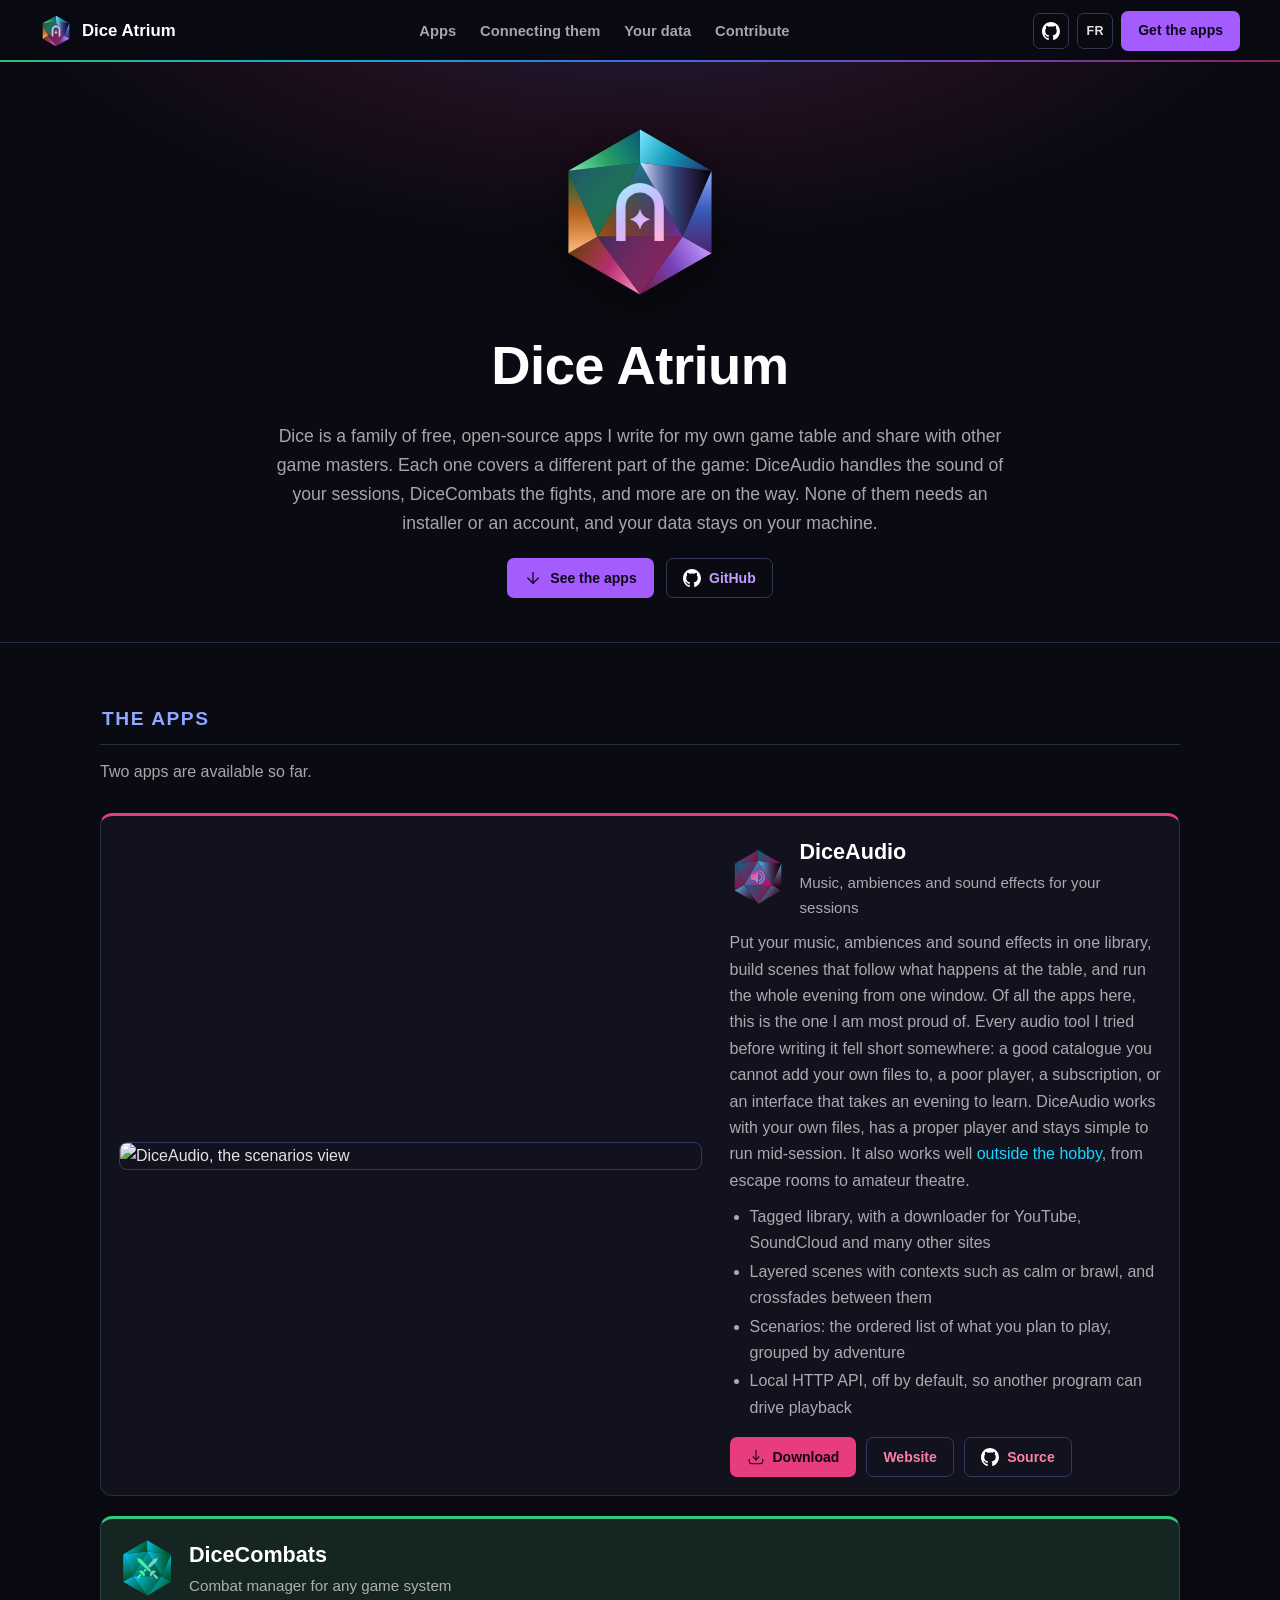
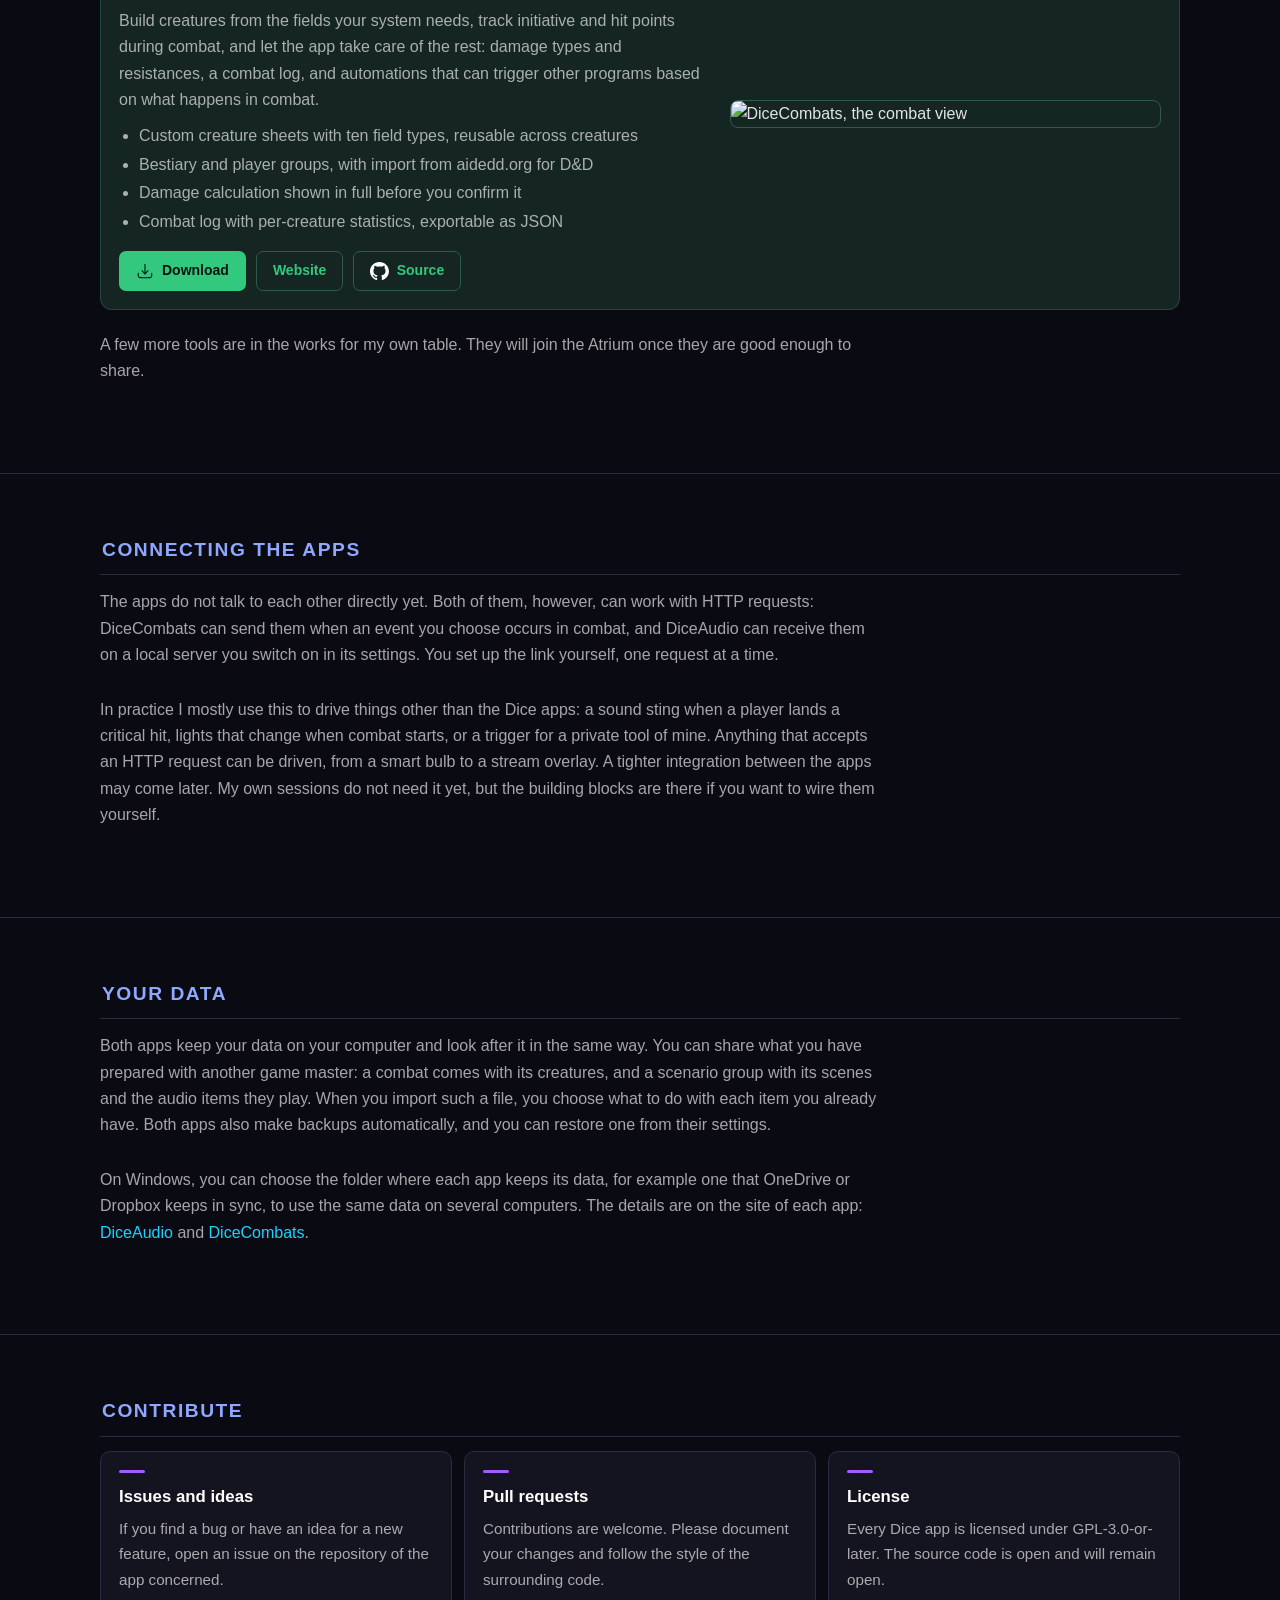
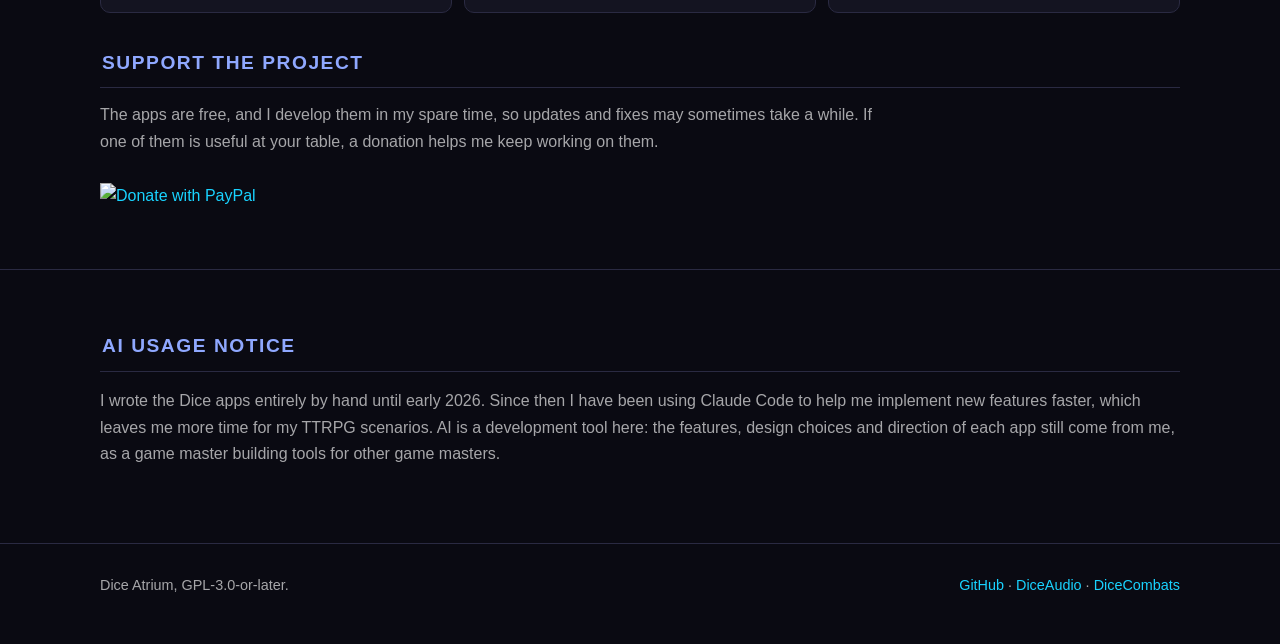
==== commit 054a46c9: "Add a section about your data and reword the connection paragraph" ====
--- a/docs/index.html
+++ b/docs/index.html
@@ -30,6 +30,7 @@
             <nav class="nav-sections" aria-label="Page sections">
                 <a href="#apps">Apps</a>
                 <a href="#connect">Connecting them</a>
+                <a href="#data">Your data</a>
                 <a href="#contribute">Contribute</a>
             </nav>
             <div class="nav-util">
@@ -113,8 +114,16 @@
     <section id="connect">
         <div class="wrap">
             <h2>Connecting the apps</h2>
-            <p class="lead">The apps do not talk to each other directly yet. They do, however, rely on the same way of communicating, over HTTP: DiceCombats can send HTTP requests when something happens in combat, and DiceAudio can receive them on a local server you switch on in its settings. You set up the link yourself, one request at a time.</p>
+            <p class="lead">The apps do not talk to each other directly yet. Both of them, however, can work with HTTP requests: DiceCombats can send them when an event you choose occurs in combat, and DiceAudio can receive them on a local server you switch on in its settings. You set up the link yourself, one request at a time.</p>
             <p class="lead">In practice I mostly use this to drive things other than the Dice apps: a sound sting when a player lands a critical hit, lights that change when combat starts, or a trigger for a private tool of mine. Anything that accepts an HTTP request can be driven, from a smart bulb to a stream overlay. A tighter integration between the apps may come later. My own sessions do not need it yet, but the building blocks are there if you want to wire them yourself.</p>
+        </div>
+    </section>
+
+    <section id="data">
+        <div class="wrap">
+            <h2>Your data</h2>
+            <p class="lead">Both apps keep your data on your computer and look after it in the same way. You can share what you have prepared with another game master: a combat comes with its creatures, and a scenario group with its scenes and the audio items they play. When you import such a file, you choose what to do with each item you already have. Both apps also make backups automatically, and you can restore one from their settings.</p>
+            <p class="lead">On Windows, you can choose the folder where each app keeps its data, for example one that OneDrive or Dropbox keeps in sync, to use the same data on several computers. The details are on the site of each app: <a href="https://yanncharbon.github.io/DiceAudio/#data">DiceAudio</a> and <a href="https://yanncharbon.github.io/DiceCombats/#data">DiceCombats</a>.</p>
         </div>
     </section>
 
